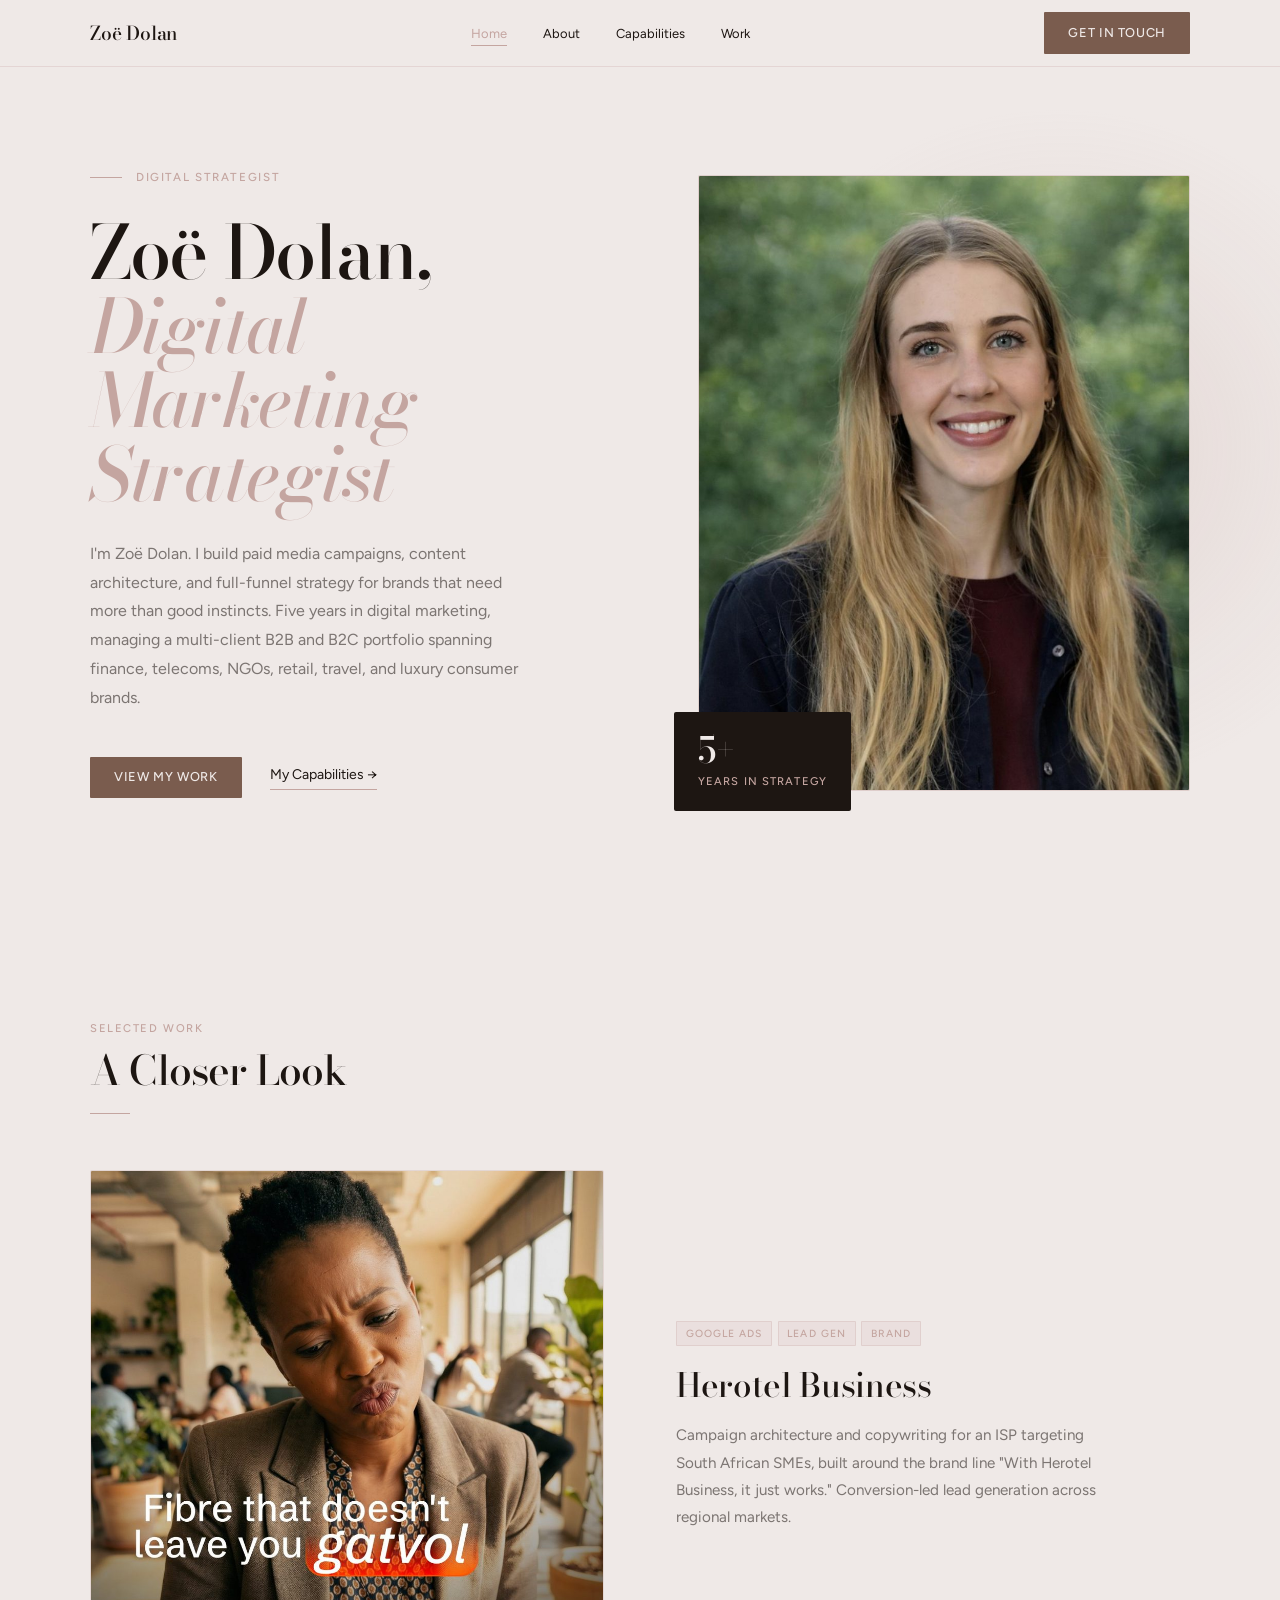
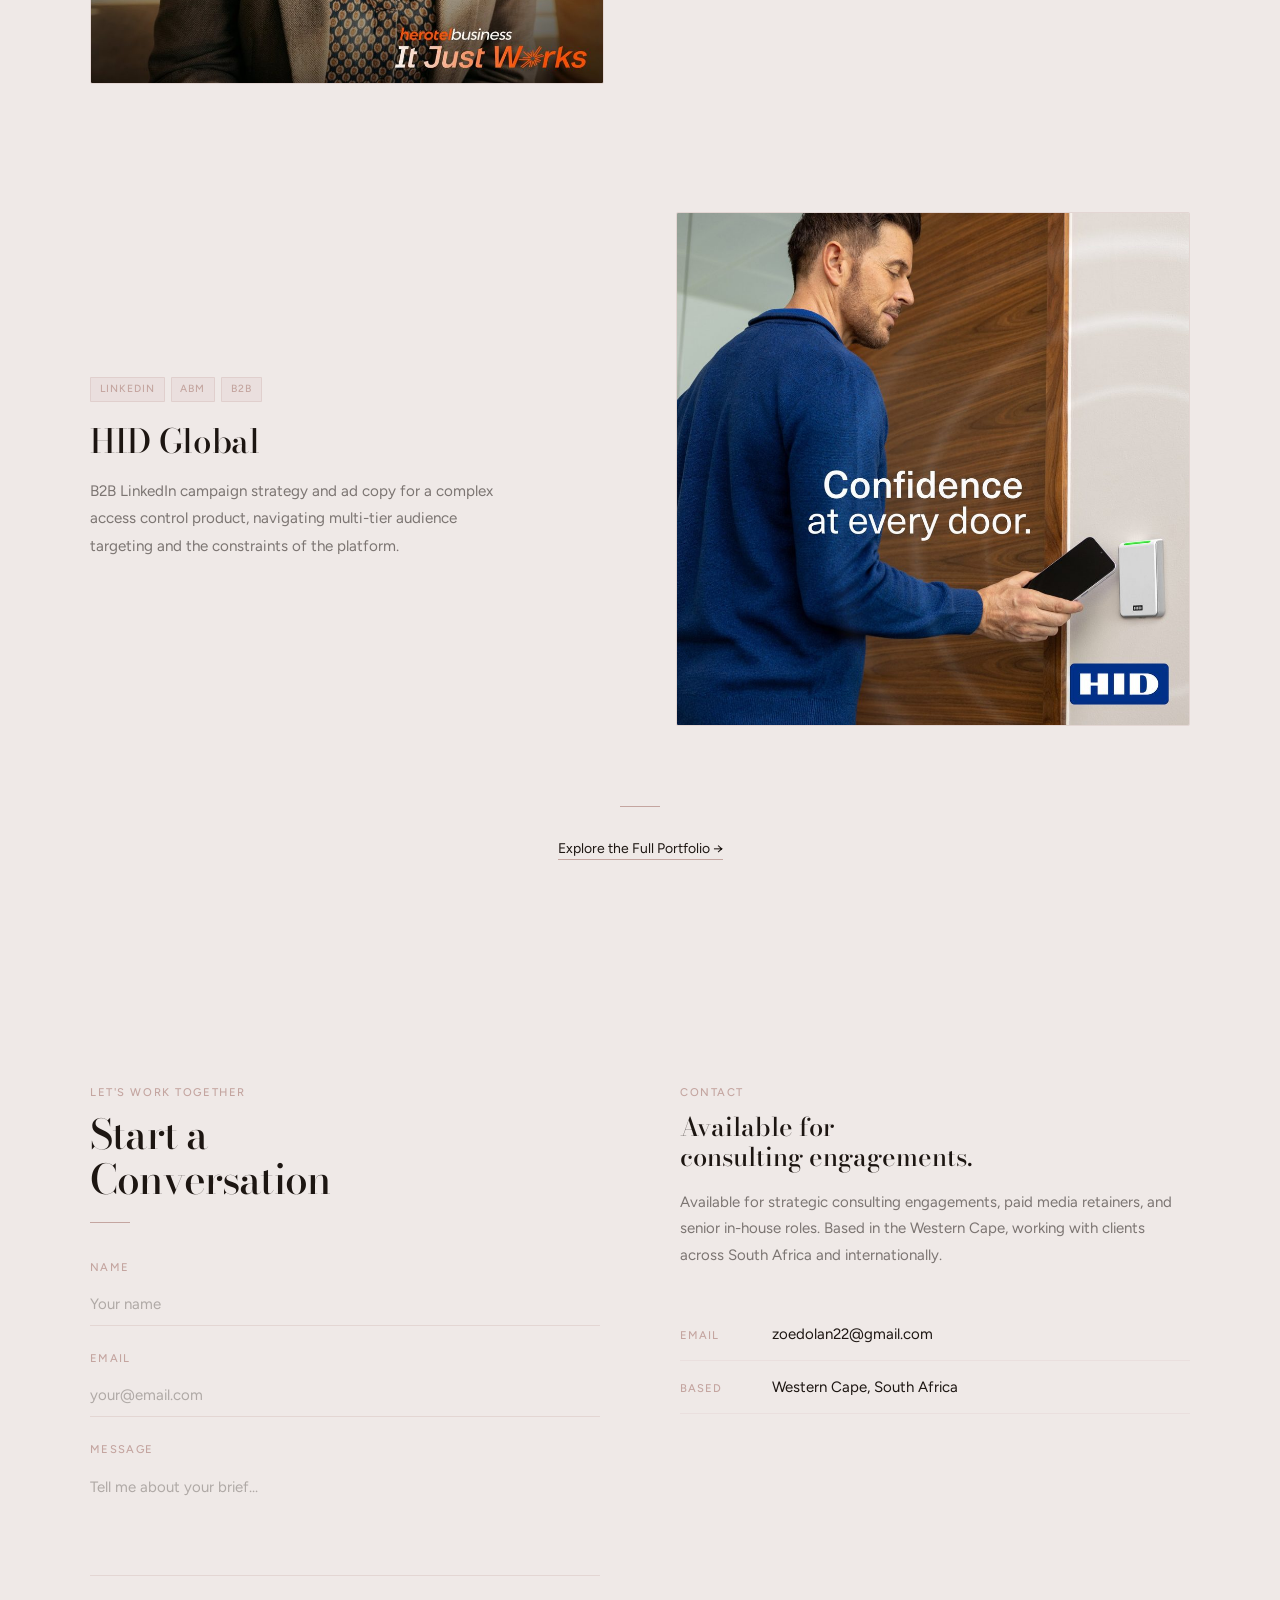
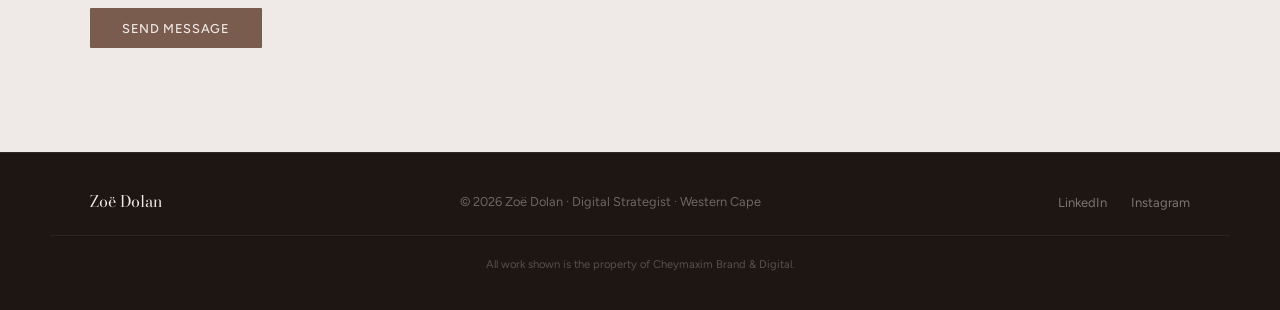
==== index.html @ 79359831 "Move stats above mobile photo on About page so counter animation is visible on load" ====
<!DOCTYPE html>
<html lang="en">
<head>
  <meta charset="UTF-8">
  <meta name="viewport" content="width=device-width, initial-scale=1.0">
  <title>Zoë Dolan — Digital Marketing Strategist</title>
  <meta name="description" content="Zoë Dolan is a Digital Marketing Strategist based in the Western Cape, South Africa. Five years building paid media, content, and full-funnel digital strategy for brands across finance, telecoms, NGOs, retail, travel, and luxury consumer sectors.">
  <link rel="preconnect" href="https://fonts.googleapis.com">
  <link rel="preconnect" href="https://fonts.gstatic.com" crossorigin>
  <link href="https://fonts.googleapis.com/css2?family=Bodoni+Moda:ital,opsz,wght@0,6..96,400;0,6..96,500;0,6..96,700;1,6..96,400;1,6..96,500;1,6..96,700&family=Figtree:wght@300;400;500;600&display=swap" rel="stylesheet">
  <link rel="stylesheet" href="styles.css?v=10">
</head>
<body>

  <!-- ── NAVIGATION ───────────────────────────────────── -->
  <nav class="nav" id="site-nav" aria-label="Main navigation">
    <div class="nav-inner">
      <a href="index.html" class="nav-logo">Zoë Dolan</a>
      <ul class="nav-links" role="list">
        <li><a href="index.html" class="active">Home</a></li>
        <li><a href="about.html">About</a></li>
        <li><a href="capabilities.html">Capabilities</a></li>
        <li><a href="work.html">Work</a></li>
      </ul>
      <div class="nav-right">
        <a href="index.html#contact" class="btn">Get in Touch</a>
        <button class="nav-toggle" aria-label="Toggle menu" aria-expanded="false">
          <span></span><span></span><span></span>
        </button>
      </div>
    </div>
  </nav>

  <!-- ── HERO ─────────────────────────────────────────── -->
  <section class="hero" aria-label="Introduction">
    <div class="hero-orb" aria-hidden="true"></div>
    <div class="hero-inner">

      <div class="hero-content">
        <div class="hero-eyebrow">
          <span class="eyebrow-text">Digital Strategist</span>
        </div>
        <div class="hero-top-row">
          <h1 class="hero-headline">
            Zoë Dolan,<br><em>Digital Marketing Strategist</em>
          </h1>
          <div class="hero-photo-mobile">
            <img src="images/zoe-hero.jpg" alt="Zoë Dolan">
          </div>
        </div>
        <p class="hero-bio">
          I'm Zoë Dolan. I build paid media campaigns, content architecture, and full-funnel strategy for brands that need more than good instincts. Five years in digital marketing, managing a multi-client B2B and B2C portfolio spanning finance, telecoms, NGOs, retail, travel, and luxury consumer brands.
        </p>
        <div class="hero-actions">
          <a href="work.html" class="btn">View My Work</a>
          <a href="capabilities.html" class="hero-text-link">My Capabilities <span class="arrow">→</span></a>
        </div>
      </div>

      <div class="hero-visual">
        <div class="hero-photo">
          <img src="images/zoe-hero.jpg" alt="Zoë Dolan">
        </div>
        <div class="hero-chip">
          <div class="hero-chip-num">5+</div>
          <div class="hero-chip-label">Years in Strategy</div>
        </div>
      </div>

    </div>
  </section>

  <!-- ── FEATURED WORK ────────────────────────────────── -->
  <section class="featured-work" aria-label="Featured Work">
    <div class="featured-work-inner">

      <div class="section-header reveal">
        <span class="section-eyebrow">Selected Work</span>
        <h2 class="section-title">A Closer Look</h2>
        <div class="section-rule"></div>
      </div>

      <article class="featured-block reveal">
        <a href="work.html" class="featured-img-wrap" aria-label="View Herotel Business in Work">
          <img src="images/herotel-business.jpg" alt="Herotel Business campaign creative — Fibre that doesn't leave you gatvol">
        </a>
        <div class="featured-text">
          <div class="work-tags">
            <span class="tag">Google Ads</span>
            <span class="tag">Lead Gen</span>
            <span class="tag">Brand</span>
          </div>
          <h3 class="featured-title">Herotel Business</h3>
          <p class="featured-desc">Campaign architecture and copywriting for an ISP targeting South African SMEs, built around the brand line "With Herotel Business, it just works." Conversion-led lead generation across regional markets.</p>
        </div>
      </article>

      <article class="featured-block reverse reveal">
        <a href="work.html" class="featured-img-wrap" aria-label="View HID Global in Work">
          <img src="images/hid-global.jpg" alt="HID Global campaign creative — Confidence at every door">
        </a>
        <div class="featured-text">
          <div class="work-tags">
            <span class="tag">LinkedIn</span>
            <span class="tag">ABM</span>
            <span class="tag">B2B</span>
          </div>
          <h3 class="featured-title">HID Global</h3>
          <p class="featured-desc">B2B LinkedIn campaign strategy and ad copy for a complex access control product, navigating multi-tier audience targeting and the constraints of the platform.</p>
        </div>
      </article>

      <div class="featured-cta reveal">
        <div class="section-rule"></div>
        <a href="work.html" class="hero-text-link">Explore the Full Portfolio <span class="arrow">→</span></a>
      </div>

    </div>
  </section>

  <!-- ── CONTACT ────────────────────────────────────────── -->
  <section class="section" id="contact" aria-label="Contact">
    <div class="contact-inner">

      <div class="reveal">
        <span class="section-eyebrow">Let's Work Together</span>
        <h2 class="section-title" style="margin: 0.5rem 0 0.5rem;">Start a<br>Conversation</h2>
        <div class="section-rule" style="margin-bottom: 2.25rem;"></div>
        <form class="contact-form" action="https://formsubmit.co/zoedolan22@gmail.com" method="POST">
          <input type="hidden" name="_subject" value="New enquiry — zoedolan22.github.io">
          <input type="hidden" name="_template" value="table">
          <input type="hidden" name="_captcha" value="false">
          <div class="form-group">
            <label class="form-label" for="name">Name</label>
            <input id="name" name="name" type="text" class="form-field" placeholder="Your name" required>
          </div>
          <div class="form-group">
            <label class="form-label" for="email">Email</label>
            <input id="email" name="_replyto" type="email" class="form-field" placeholder="your@email.com" required>
          </div>
          <div class="form-group">
            <label class="form-label" for="message">Message</label>
            <textarea id="message" name="message" class="form-field" placeholder="Tell me about your brief..." required></textarea>
          </div>
          <button type="submit" class="btn" style="margin-top: 0.5rem; align-self: flex-start; padding: 0.8rem 2rem;">Send Message</button>
        </form>
      </div>

      <div class="reveal reveal-delay-1">
        <span class="section-eyebrow">Contact</span>
        <h3 class="contact-info-headline">Available for<br>consulting engagements.</h3>
        <p class="contact-info-body">Available for strategic consulting engagements, paid media retainers, and senior in-house roles. Based in the Western Cape, working with clients across South Africa and internationally.</p>
        <div class="contact-detail">
          <span class="detail-label">Email</span>
          <span class="detail-value">zoedolan22@gmail.com</span>
        </div>
        <div class="contact-detail">
          <span class="detail-label">Based</span>
          <span class="detail-value">Western Cape, South Africa</span>
        </div>
      </div>

    </div>
  </section>

  <!-- ── FOOTER ─────────────────────────────────────────── -->
  <footer class="footer">
    <div class="footer-inner">
      <span class="footer-name">Zoë Dolan</span>
      <span class="footer-copy">© 2026 Zoë Dolan · Digital Strategist · Western Cape</span>
      <ul class="footer-links" role="list">
        <li><a href="https://www.linkedin.com/in/zoedolan/" target="_blank" rel="noopener">LinkedIn</a></li>
        <li><a href="https://www.instagram.com/zo.dolan/" target="_blank" rel="noopener">Instagram</a></li>
      </ul>
    </div>
    <div class="footer-credit">All work shown is the property of Cheymaxim Brand &amp; Digital.</div>
  </footer>

  <!-- ── SCROLL REVEAL ──────────────────────────────────── -->
  <script>
    const revealEls = document.querySelectorAll('.reveal');
    const obs = new IntersectionObserver((entries) => {
      entries.forEach(e => {
        if (e.isIntersecting) {
          e.target.classList.add('visible');
          obs.unobserve(e.target);
        }
      });
    }, { threshold: 0.08, rootMargin: '0px 0px -30px 0px' });
    revealEls.forEach(el => obs.observe(el));

    // Mobile nav dropdown toggle
    const siteNav = document.getElementById('site-nav');
    const navToggle = siteNav.querySelector('.nav-toggle');
    navToggle.addEventListener('click', () => {
      const isOpen = siteNav.classList.toggle('menu-open');
      navToggle.setAttribute('aria-expanded', isOpen ? 'true' : 'false');
    });
    siteNav.querySelectorAll('.nav-links a').forEach(link => {
      link.addEventListener('click', () => {
        siteNav.classList.remove('menu-open');
        navToggle.setAttribute('aria-expanded', 'false');
      });
    });
    document.addEventListener('keydown', (e) => {
      if (e.key === 'Escape') {
        siteNav.classList.remove('menu-open');
        navToggle.setAttribute('aria-expanded', 'false');
      }
    });
    document.addEventListener('click', (e) => {
      if (siteNav.classList.contains('menu-open') && !siteNav.contains(e.target)) {
        siteNav.classList.remove('menu-open');
        navToggle.setAttribute('aria-expanded', 'false');
      }
    });
  </script>

</body>
</html>
---- styles.css ----
/* ── TOKENS ──────────────────────────────────────────── */
:root {
  --linen:       #EFE9E7;
  --ink:         #1D1612;
  --rose:        #C4A5A0;
  --cognac:      #7A5C4E;
  --rose-faint:  rgba(196,165,160,0.13);
  --rose-line:   rgba(196,165,160,0.28);
  --ink-muted:   rgba(29,22,18,0.55);
  --linen-muted: rgba(239,233,231,0.55);
  --f-display:   'Bodoni Moda', Georgia, serif;
  --f-body:      'Figtree', system-ui, sans-serif;
}

/* ── RESET ───────────────────────────────────────────── */
*, *::before, *::after { box-sizing: border-box; margin: 0; padding: 0; }
html { scroll-behavior: smooth; }
body {
  background: var(--linen);
  color: var(--ink);
  font-family: var(--f-body);
  font-size: 16px;
  line-height: 1.6;
  -webkit-font-smoothing: antialiased;
  animation: page-fade-in 0.5s ease both;
}
@keyframes page-fade-in {
  from { opacity: 0; }
  to { opacity: 1; }
}
@media (prefers-reduced-motion: reduce) {
  body { animation: none; }
}
a { text-decoration: none; color: inherit; }
img { display: block; max-width: 100%; }
ul { list-style: none; }

/* ── NAV ─────────────────────────────────────────────── */
.nav {
  position: fixed;
  inset: 0 0 auto 0;
  z-index: 200;
  background: rgba(239,233,231,0.88);
  backdrop-filter: blur(14px);
  -webkit-backdrop-filter: blur(14px);
  border-bottom: 1px solid var(--rose-line);
}
.nav-inner {
  max-width: 1180px;
  margin: 0 auto;
  padding: 0 2.5rem;
  height: 66px;
  display: flex;
  align-items: center;
  justify-content: space-between;
}
.nav-logo {
  font-family: var(--f-display);
  font-size: 1.2rem;
  font-weight: 500;
  letter-spacing: -0.01em;
  color: var(--ink);
}
.nav-links {
  display: flex;
  align-items: center;
  gap: 2.25rem;
}
.nav-links a {
  font-size: 0.8125rem;
  font-weight: 400;
  color: var(--ink);
  padding-bottom: 4px;
  border-bottom: 1px solid transparent;
  transition: color 0.2s, border-color 0.2s;
}
.nav-links a:hover { color: var(--cognac); }
.nav-links a.active {
  color: var(--rose);
  border-bottom-color: var(--rose);
}

.nav-right {
  display: flex;
  align-items: center;
  gap: 1.25rem;
}
.nav-toggle {
  display: none;
  flex-direction: column;
  justify-content: space-between;
  width: 22px;
  height: 15px;
  background: none;
  border: none;
  padding: 0;
  cursor: pointer;
  position: relative;
  z-index: 210;
}
.nav-toggle span {
  display: block;
  width: 100%;
  height: 1.5px;
  background: var(--ink);
  transform-origin: center;
  transition: transform 0.3s ease, opacity 0.25s ease;
}
.nav.menu-open .nav-toggle span:nth-child(1) { transform: translateY(6.5px) rotate(45deg); }
.nav.menu-open .nav-toggle span:nth-child(2) { opacity: 0; }
.nav.menu-open .nav-toggle span:nth-child(3) { transform: translateY(-6.5px) rotate(-45deg); }

/* ── BUTTON ──────────────────────────────────────────── */
.btn {
  display: inline-flex;
  align-items: center;
  gap: 0.4rem;
  background: var(--cognac);
  color: var(--linen);
  font-family: var(--f-body);
  font-size: 0.8rem;
  font-weight: 500;
  letter-spacing: 0.05em;
  text-transform: uppercase;
  padding: 0.65rem 1.5rem;
  border: none;
  cursor: pointer;
  border-radius: 1px;
  transition: background 0.2s, transform 0.15s;
}
.btn:hover {
  background: #6a4e42;
  transform: translateY(-1px);
}

/* ── HERO ────────────────────────────────────────────── */
.hero {
  min-height: 100vh;
  padding-top: 66px;
  display: flex;
  align-items: center;
  position: relative;
  overflow: hidden;
}
/* Signature: ambient rose orb — one atmospheric moment */
.hero-orb {
  position: absolute;
  width: 680px;
  height: 680px;
  border-radius: 50%;
  background: radial-gradient(circle at 50% 50%, rgba(196,165,160,0.26) 0%, rgba(196,165,160,0.06) 50%, transparent 72%);
  top: 50%;
  right: -120px;
  transform: translateY(-50%);
  pointer-events: none;
  animation: orb-drift 22s ease-in-out infinite;
}
@keyframes orb-drift {
  0%   { transform: translateY(-50%) translateX(0) scale(1); }
  50%  { transform: translateY(-53%) translateX(-18px) scale(1.04); }
  100% { transform: translateY(-50%) translateX(0) scale(1); }
}
@media (prefers-reduced-motion: reduce) {
  .hero-orb { animation: none; }
}
.hero-inner {
  max-width: 1180px;
  margin: 0 auto;
  padding: 5rem 2.5rem;
  display: grid;
  grid-template-columns: 1.05fr 0.95fr;
  gap: 4rem;
  align-items: center;
  position: relative;
}
.hero-eyebrow {
  display: flex;
  align-items: center;
  gap: 0.875rem;
  margin-bottom: 1.75rem;
}
.hero-eyebrow::before {
  content: '';
  display: block;
  width: 2rem;
  height: 1px;
  background: var(--rose);
  flex-shrink: 0;
}
.eyebrow-text {
  font-size: 0.725rem;
  font-weight: 500;
  letter-spacing: 0.14em;
  text-transform: uppercase;
  color: var(--rose);
}
.hero-headline {
  font-family: var(--f-display);
  font-size: clamp(3.4rem, 5.8vw, 6rem);
  font-weight: 500;
  line-height: 1.0;
  letter-spacing: -0.025em;
  color: var(--ink);
  margin-bottom: 1.75rem;
}
.hero-headline em {
  font-style: italic;
  color: var(--rose);
}
.hero-bio {
  font-size: 1rem;
  line-height: 1.8;
  color: var(--ink-muted);
  max-width: 430px;
  margin-bottom: 2.75rem;
}
.hero-actions {
  display: flex;
  align-items: center;
  gap: 1.75rem;
  flex-wrap: wrap;
}
.hero-text-link {
  font-size: 0.875rem;
  color: var(--ink);
  border-bottom: 1px solid var(--rose);
  padding-bottom: 2px;
  transition: color 0.2s, border-color 0.2s;
}
.hero-text-link:hover { color: var(--cognac); border-color: var(--cognac); }
.hero-text-link .arrow,
.work-card-link .arrow {
  display: inline-block;
  transition: transform 0.25s ease;
}
.hero-text-link:hover .arrow,
.work-card:hover .work-card-link .arrow {
  transform: translateX(4px);
}

/* Photo side */
.hero-visual { position: relative; }
.hero-photo {
  width: 100%;
  aspect-ratio: 4/5;
  background: linear-gradient(155deg, rgba(196,165,160,0.16) 0%, rgba(122,92,78,0.07) 100%);
  border: 1px solid var(--rose-line);
  border-radius: 2px;
  display: flex;
  align-items: center;
  justify-content: center;
  overflow: hidden;
}
.hero-photo img {
  width: 100%;
  height: 100%;
  object-fit: cover;
  object-position: center top;
  display: block;
}
.hero-chip {
  position: absolute;
  bottom: -1.25rem;
  left: -1.5rem;
  background: var(--ink);
  padding: 1.25rem 1.5rem;
  border-radius: 2px;
}
.hero-chip-num {
  font-family: var(--f-display);
  font-size: 2.25rem;
  font-weight: 500;
  line-height: 1;
  color: var(--linen);
}
.hero-chip-label {
  font-size: 0.7rem;
  font-weight: 500;
  letter-spacing: 0.1em;
  text-transform: uppercase;
  color: var(--rose);
  margin-top: 0.3rem;
}

/* ── MOBILE INLINE PORTRAIT (alongside headline) ─────── */
.hero-top-row,
.about-top-row {
  display: block;
}
.hero-photo-mobile,
.about-photo-mobile {
  display: none;
  width: clamp(95px, 26vw, 130px);
  aspect-ratio: 1/1;
  border-radius: 50%;
  overflow: hidden;
  border: 1px solid var(--rose-line);
  flex-shrink: 0;
  margin-right: 1.5rem;
}
.hero-photo-mobile img,
.about-photo-mobile img {
  width: 100%;
  height: 100%;
  object-fit: cover;
  object-position: center top;
  display: block;
}

/* ── SHARED SECTION SCAFFOLDING ──────────────────────── */
.section { padding: 6.5rem 0; }
.section-inner {
  max-width: 1180px;
  margin: 0 auto;
  padding: 0 2.5rem;
}
.section-header { margin-bottom: 3.5rem; }
.section-eyebrow {
  font-size: 0.7rem;
  font-weight: 500;
  letter-spacing: 0.14em;
  text-transform: uppercase;
  color: var(--rose);
  display: block;
  margin-bottom: 0.6rem;
}
.section-title {
  font-family: var(--f-display);
  font-size: clamp(2rem, 3.2vw, 2.75rem);
  font-weight: 500;
  line-height: 1.1;
  color: var(--ink);
  letter-spacing: -0.02em;
}
.section-rule {
  width: 2.5rem;
  height: 1px;
  background: var(--rose);
  margin-top: 1.25rem;
  transform: scaleX(0);
  transform-origin: left;
  transition: transform 0.8s cubic-bezier(0.22, 1, 0.36, 1) 0.15s;
}
.reveal.visible .section-rule {
  transform: scaleX(1);
}
@media (prefers-reduced-motion: reduce) {
  .section-rule { transform: scaleX(1); transition: none; }
}

/* ── CAPABILITIES ────────────────────────────────────── */
/* Flush grid separated only by 1px lines — editorial, briefing-doc feel */
.cap-grid {
  display: grid;
  grid-template-columns: repeat(3, 1fr);
  outline: 1px solid var(--rose-line);
}
.cap-cell {
  padding: 2.25rem 2rem;
  border-right: 1px solid var(--rose-line);
  border-bottom: 1px solid var(--rose-line);
  transition: background 0.3s;
}
.cap-cell:nth-child(3n) { border-right: none; }
.cap-cell:nth-last-child(-n+3) { border-bottom: none; }
.cap-cell:hover { background: rgba(196,165,160,0.07); }
.cap-index {
  font-family: var(--f-display);
  font-style: italic;
  font-size: 0.8125rem;
  color: var(--rose);
  margin-bottom: 1rem;
  display: block;
}
.cap-title {
  font-family: var(--f-display);
  font-size: 1.15rem;
  font-weight: 500;
  color: var(--ink);
  line-height: 1.2;
  margin-bottom: 0.75rem;
}
.cap-desc {
  font-size: 0.875rem;
  color: var(--ink-muted);
  line-height: 1.7;
}

/* ── FEATURED WORK (home page highlight) ─────────────── */
.featured-work {
  padding: 7.5rem 0;
}
.featured-work-inner {
  max-width: 1180px;
  margin: 0 auto;
  padding: 0 2.5rem;
}
.featured-block {
  display: grid;
  grid-template-columns: 1fr 1fr;
  gap: 4.5rem;
  align-items: center;
  margin-bottom: 8rem;
}
.featured-block:last-of-type {
  margin-bottom: 5rem;
}
.featured-block.reverse .featured-img-wrap {
  order: 2;
}
.featured-block.reverse .featured-text {
  order: 1;
}
.featured-img-wrap {
  display: block;
  width: 100%;
  aspect-ratio: 1/1;
  border-radius: 2px;
  overflow: hidden;
  border: 1px solid var(--rose-line);
  cursor: pointer;
}
.featured-img-wrap img {
  width: 100%;
  height: 100%;
  object-fit: cover;
  object-position: center;
  display: block;
  transition: transform 0.6s ease;
}
.featured-block:hover .featured-img-wrap img {
  transform: scale(1.035);
}
.featured-text .work-tags { margin-bottom: 1.25rem; }
.featured-title {
  font-family: var(--f-display);
  font-size: clamp(1.8rem, 2.6vw, 2.35rem);
  font-weight: 500;
  color: var(--ink);
  line-height: 1.15;
  margin-bottom: 1.1rem;
  letter-spacing: -0.01em;
}
.featured-desc {
  font-size: 0.95rem;
  color: var(--ink-muted);
  line-height: 1.8;
  max-width: 420px;
}
.featured-cta {
  text-align: center;
}
.featured-cta .section-rule {
  margin: 0 auto 1.75rem;
  transform-origin: center;
}


.section--tinted { background: rgba(196,165,160,0.07); }
.work-grid {
  display: grid;
  grid-template-columns: repeat(3, 1fr);
  gap: 1.5rem;
}
.work-card {
  background: var(--linen);
  border: 1px solid var(--rose-line);
  border-radius: 2px;
  overflow: hidden;
  display: flex;
  flex-direction: column;
  transition: transform 0.25s ease, box-shadow 0.25s ease;
}
.work-card:hover {
  transform: translateY(-5px);
  box-shadow: 0 18px 48px rgba(29,22,18,0.07);
}
.work-card-img {
  width: 100%;
  aspect-ratio: 1/1;
  background: linear-gradient(140deg, rgba(196,165,160,0.18) 0%, rgba(122,92,78,0.09) 100%);
  display: flex;
  align-items: center;
  justify-content: center;
  flex-shrink: 0;
  overflow: hidden;
}
.work-card-img img {
  width: 100%;
  height: 100%;
  object-fit: cover;
  object-position: center;
  display: block;
  transition: transform 0.5s ease;
}
.work-card:hover .work-card-img img {
  transform: scale(1.04);
}
.work-card-img span {
  font-family: var(--f-display);
  font-style: italic;
  font-size: 0.8rem;
  color: var(--rose);
  opacity: 0.5;
}
.work-card-body {
  padding: 1.5rem 1.5rem 1.75rem;
  display: flex;
  flex-direction: column;
  flex: 1;
}
.work-tags {
  display: flex;
  flex-wrap: wrap;
  gap: 0.35rem;
  margin-bottom: 0.875rem;
}
.tag {
  font-size: 0.65rem;
  font-weight: 500;
  letter-spacing: 0.1em;
  text-transform: uppercase;
  color: var(--rose);
  background: var(--rose-faint);
  border: 1px solid var(--rose-line);
  padding: 0.2rem 0.55rem;
  border-radius: 1px;
}
.work-card-title {
  font-family: var(--f-display);
  font-size: 1.2rem;
  font-weight: 500;
  color: var(--ink);
  margin-bottom: 0.5rem;
  line-height: 1.2;
}
.work-card-desc {
  font-size: 0.875rem;
  color: var(--ink-muted);
  line-height: 1.65;
  flex: 1;
  margin-bottom: 1.25rem;
}
.work-card-link {
  font-size: 0.8125rem;
  font-weight: 500;
  color: var(--cognac);
  letter-spacing: 0.03em;
  display: inline-flex;
  align-items: center;
  gap: 0.35rem;
  transition: gap 0.2s;
  align-self: flex-start;
}
.work-card:hover .work-card-link { gap: 0.65rem; }

/* ── ABOUT (dark section) ────────────────────────────── */
.about {
  background: var(--ink);
  padding: 6.5rem 0;
}
.about-inner {
  max-width: 1180px;
  margin: 0 auto;
  padding: 0 2.5rem;
  display: grid;
  grid-template-columns: 1fr 1fr;
  gap: 5rem;
  align-items: center;
}
.about .section-eyebrow { color: var(--rose); }
.about-headline {
  font-family: var(--f-display);
  font-size: clamp(1.9rem, 2.8vw, 2.6rem);
  font-weight: 400;
  line-height: 1.15;
  color: var(--linen);
  margin: 0.6rem 0 1.5rem;
}
.about-headline em { font-style: italic; color: var(--rose); }
.about-body {
  font-size: 0.9375rem;
  color: var(--linen-muted);
  line-height: 1.8;
  margin-bottom: 1rem;
}
.about-stats {
  display: grid;
  grid-template-columns: 1fr 1fr;
  gap: 1.5rem 2rem;
  margin-top: 2.5rem;
  padding-top: 2rem;
  border-top: 1px solid rgba(196,165,160,0.18);
}
.stat-num {
  font-family: var(--f-display);
  font-size: 2.25rem;
  font-weight: 500;
  color: var(--linen);
  line-height: 1;
}
.stat-label {
  font-size: 0.7rem;
  font-weight: 500;
  letter-spacing: 0.1em;
  text-transform: uppercase;
  color: var(--rose);
  margin-top: 0.35rem;
}
.about-photo {
  width: 100%;
  aspect-ratio: 3/4;
  background: rgba(196,165,160,0.07);
  border: 1px solid rgba(196,165,160,0.15);
  border-radius: 2px;
  display: flex;
  align-items: center;
  justify-content: center;
  overflow: hidden;
}
.about-photo img {
  width: 100%;
  height: 100%;
  object-fit: cover;
  object-position: center top;
  display: block;
}
.about-mobile-side { display: none; }

/* ── CONTACT ─────────────────────────────────────────── */
.contact-inner {
  max-width: 1180px;
  margin: 0 auto;
  padding: 0 2.5rem;
  display: grid;
  grid-template-columns: 1fr 1fr;
  gap: 5rem;
}
.contact-form {
  display: flex;
  flex-direction: column;
  gap: 1.5rem;
}
.form-group { display: flex; flex-direction: column; gap: 0.4rem; }
.form-label {
  font-size: 0.7rem;
  font-weight: 500;
  letter-spacing: 0.12em;
  text-transform: uppercase;
  color: var(--rose);
}
.form-field {
  background: transparent;
  border: none;
  border-bottom: 1px solid var(--rose-line);
  padding: 0.75rem 0;
  font-family: var(--f-body);
  font-size: 0.9375rem;
  color: var(--ink);
  outline: none;
  transition: border-color 0.2s;
  -webkit-appearance: none;
}
.form-field:focus { border-bottom-color: var(--cognac); }
.form-field::placeholder { color: rgba(29,22,18,0.3); }
textarea.form-field { resize: none; height: 110px; }

.contact-info-headline {
  font-family: var(--f-display);
  font-size: 1.6rem;
  font-weight: 500;
  color: var(--ink);
  line-height: 1.2;
  margin: 0.6rem 0 1rem;
}
.contact-info-body {
  font-size: 0.9375rem;
  color: var(--ink-muted);
  line-height: 1.75;
  margin-bottom: 2.5rem;
}
.contact-detail {
  display: flex;
  align-items: baseline;
  gap: 1.25rem;
  padding: 0.875rem 0;
  border-bottom: 1px solid var(--rose-faint);
}
.detail-label {
  font-size: 0.7rem;
  font-weight: 500;
  letter-spacing: 0.1em;
  text-transform: uppercase;
  color: var(--rose);
  width: 72px;
  flex-shrink: 0;
}
.detail-value {
  font-size: 0.9375rem;
  color: var(--ink);
}

/* ── FOOTER ──────────────────────────────────────────── */
.footer {
  background: var(--ink);
  border-top: 1px solid rgba(196,165,160,0.12);
  padding: 2.25rem 0;
}
.footer-inner {
  max-width: 1180px;
  margin: 0 auto;
  padding: 0 2.5rem;
  display: flex;
  align-items: center;
  justify-content: space-between;
}
.footer-name {
  font-family: var(--f-display);
  font-size: 1rem;
  color: var(--linen);
}
.footer-copy {
  font-size: 0.8rem;
  color: rgba(239,233,231,0.38);
}
.footer-links {
  display: flex;
  gap: 1.5rem;
}
.footer-links a {
  font-size: 0.8125rem;
  color: rgba(239,233,231,0.45);
  transition: color 0.2s;
}
.footer-links a:hover { color: var(--rose); }
.footer-credit {
  max-width: 1180px;
  margin: 1.25rem auto 0;
  padding: 1.25rem 2.5rem 0;
  border-top: 1px solid rgba(196,165,160,0.1);
  font-size: 0.7rem;
  color: rgba(239,233,231,0.28);
  text-align: center;
}

/* ── REVEAL ANIMATION ────────────────────────────────── */
.reveal {
  opacity: 0;
  transform: translateY(18px);
  transition: opacity 0.65s ease, transform 0.65s ease;
}
.reveal.visible { opacity: 1; transform: none; }
.reveal-delay-1 { transition-delay: 0.1s; }
.reveal-delay-2 { transition-delay: 0.2s; }

@media (prefers-reduced-motion: reduce) {
  .reveal { opacity: 1; transform: none; transition: none; }
}

/* ── RESPONSIVE ──────────────────────────────────────── */
@media (max-width: 960px) {
  .hero-inner { grid-template-columns: 1fr; }
  .hero-visual { display: none; }
  .hero-top-row {
    display: flex;
    align-items: flex-start;
    justify-content: space-between;
    gap: 1.25rem;
    margin-bottom: 1.75rem;
  }
  .hero-top-row .hero-headline {
    margin-bottom: 0;
    flex: 1;
  }
  .hero-photo-mobile { display: flex; }
  .cap-grid { grid-template-columns: repeat(2, 1fr); }
  .cap-cell:nth-child(3n) { border-right: 1px solid var(--rose-line); }
  .cap-cell:nth-child(2n) { border-right: none; }
  .cap-cell:nth-last-child(-n+3) { border-bottom: 1px solid var(--rose-line); }
  .cap-cell:nth-last-child(-n+2) { border-bottom: none; }
  .work-grid { grid-template-columns: repeat(2, 1fr); }
  .about-inner { grid-template-columns: 1fr; }
  .about-photo-wrap { display: none; }
  .about-top-row {
    display: flex;
    align-items: flex-start;
    justify-content: space-between;
    gap: 1.25rem;
    margin-bottom: 1.5rem;
  }
  .about-top-row .about-headline {
    margin: 0;
    flex: 1;
  }
  .about-photo-mobile { display: flex; }
  .about-mobile-side {
    display: flex;
    flex-direction: column;
    align-items: center;
    gap: 0.6rem;
    flex-shrink: 0;
  }
  .about-stats-mini {
    display: flex;
    gap: 0.75rem;
  }
  .stat-mini {
    font-family: var(--f-display);
    font-size: 1rem;
    font-weight: 500;
    color: var(--ink);
    text-align: center;
    line-height: 1.1;
    white-space: nowrap;
  }
  .stat-mini-label {
    display: block;
    font-family: var(--f-body);
    font-size: 0.55rem;
    font-weight: 500;
    letter-spacing: 0.07em;
    text-transform: uppercase;
    color: var(--rose);
    margin-top: 0.2rem;
  }
  .about-stats { display: none; }
  .contact-inner { grid-template-columns: 1fr; }
  .featured-work { padding: 4.5rem 0; }
  .featured-block {
    grid-template-columns: 1fr;
    gap: 1.75rem;
    margin-bottom: 4rem;
  }
  .featured-block.reverse .featured-img-wrap { order: 0; }
  .featured-block.reverse .featured-text { order: 0; }
  .featured-desc { max-width: none; }
}
@media (max-width: 600px) {
  .nav-toggle { display: flex; }
  .nav-links { display: none; }
  .nav.menu-open .nav-links {
    display: flex;
    flex-direction: column;
    align-items: stretch;
    gap: 0;
    position: fixed;
    top: 66px;
    left: 0;
    right: 0;
    background: rgba(239,233,231,0.97);
    backdrop-filter: blur(14px);
    -webkit-backdrop-filter: blur(14px);
    border-bottom: 1px solid var(--rose-line);
    padding: 0.25rem 0;
    z-index: 199;
    animation: dropdown-in 0.25s ease both;
  }
  .nav.menu-open .nav-links li {
    border-bottom: 1px solid var(--rose-faint);
  }
  .nav.menu-open .nav-links li:last-child { border-bottom: none; }
  .nav.menu-open .nav-links a {
    display: block;
    padding: 1rem 2.5rem;
    font-size: 0.95rem;
    border-bottom: none;
    border-left: 2px solid transparent;
  }
  .nav.menu-open .nav-links a.active {
    color: var(--rose);
    border-left-color: var(--rose);
    background: rgba(196,165,160,0.06);
  }
  @keyframes dropdown-in {
    from { opacity: 0; transform: translateY(-6px); }
    to { opacity: 1; transform: translateY(0); }
  }
  @media (prefers-reduced-motion: reduce) {
    .nav.menu-open .nav-links { animation: none; }
  }
  .cap-grid { grid-template-columns: 1fr; }
  .cap-cell:nth-child(n) { border-right: none; }
  .cap-cell:nth-last-child(1) { border-bottom: none; }
  .work-grid { grid-template-columns: 1fr; }
  .footer-inner { flex-direction: column; gap: 1rem; text-align: center; }
}
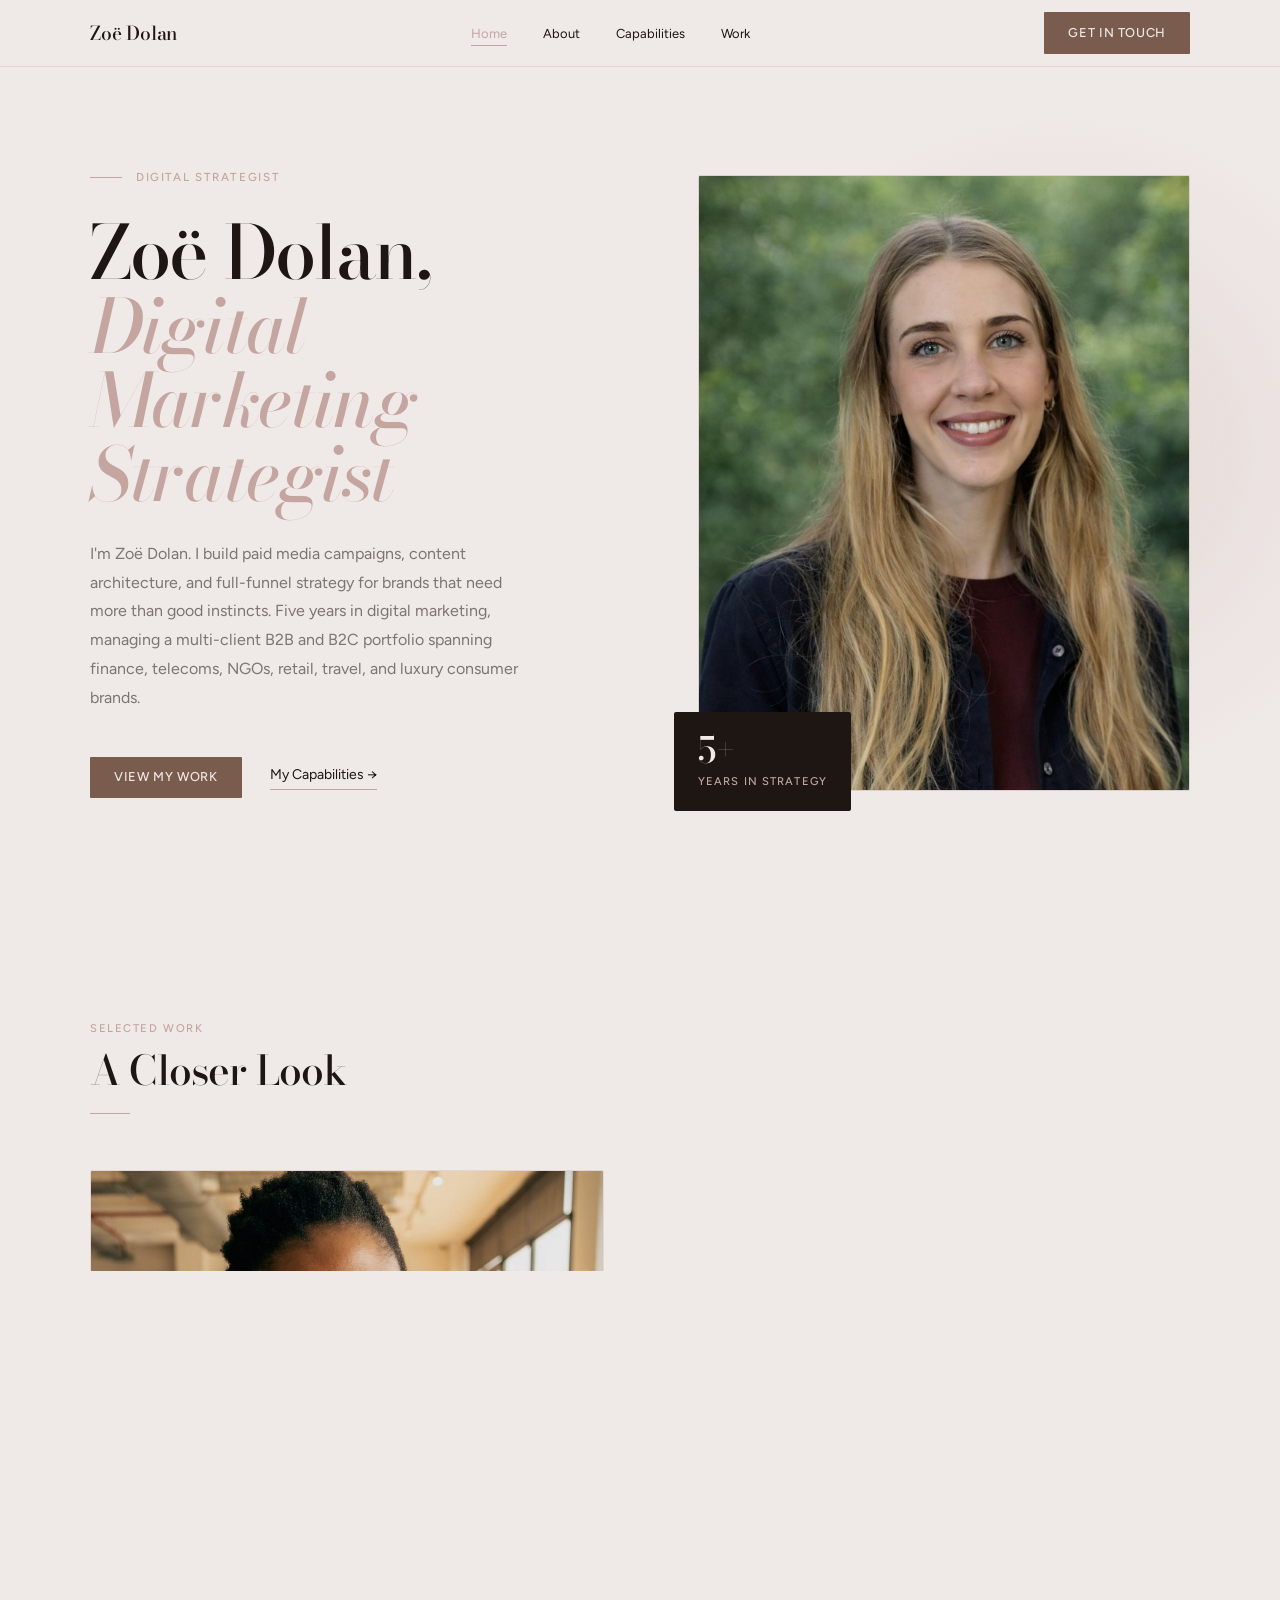
==== commit ba666bdc: "Make hero orb drift more visible" ====
--- a/index.html
+++ b/index.html
@@ -8,7 +8,7 @@
   <link rel="preconnect" href="https://fonts.googleapis.com">
   <link rel="preconnect" href="https://fonts.gstatic.com" crossorigin>
   <link href="https://fonts.googleapis.com/css2?family=Bodoni+Moda:ital,opsz,wght@0,6..96,400;0,6..96,500;0,6..96,700;1,6..96,400;1,6..96,500;1,6..96,700&family=Figtree:wght@300;400;500;600&display=swap" rel="stylesheet">
-  <link rel="stylesheet" href="styles.css?v=10">
+  <link rel="stylesheet" href="styles.css?v=11">
 </head>
 <body>
 
--- a/styles.css
+++ b/styles.css
@@ -153,11 +153,11 @@
   right: -120px;
   transform: translateY(-50%);
   pointer-events: none;
-  animation: orb-drift 22s ease-in-out infinite;
+  animation: orb-drift 16s ease-in-out infinite;
 }
 @keyframes orb-drift {
   0%   { transform: translateY(-50%) translateX(0) scale(1); }
-  50%  { transform: translateY(-53%) translateX(-18px) scale(1.04); }
+  50%  { transform: translateY(-58%) translateX(-45px) scale(1.12); }
   100% { transform: translateY(-50%) translateX(0) scale(1); }
 }
 @media (prefers-reduced-motion: reduce) {
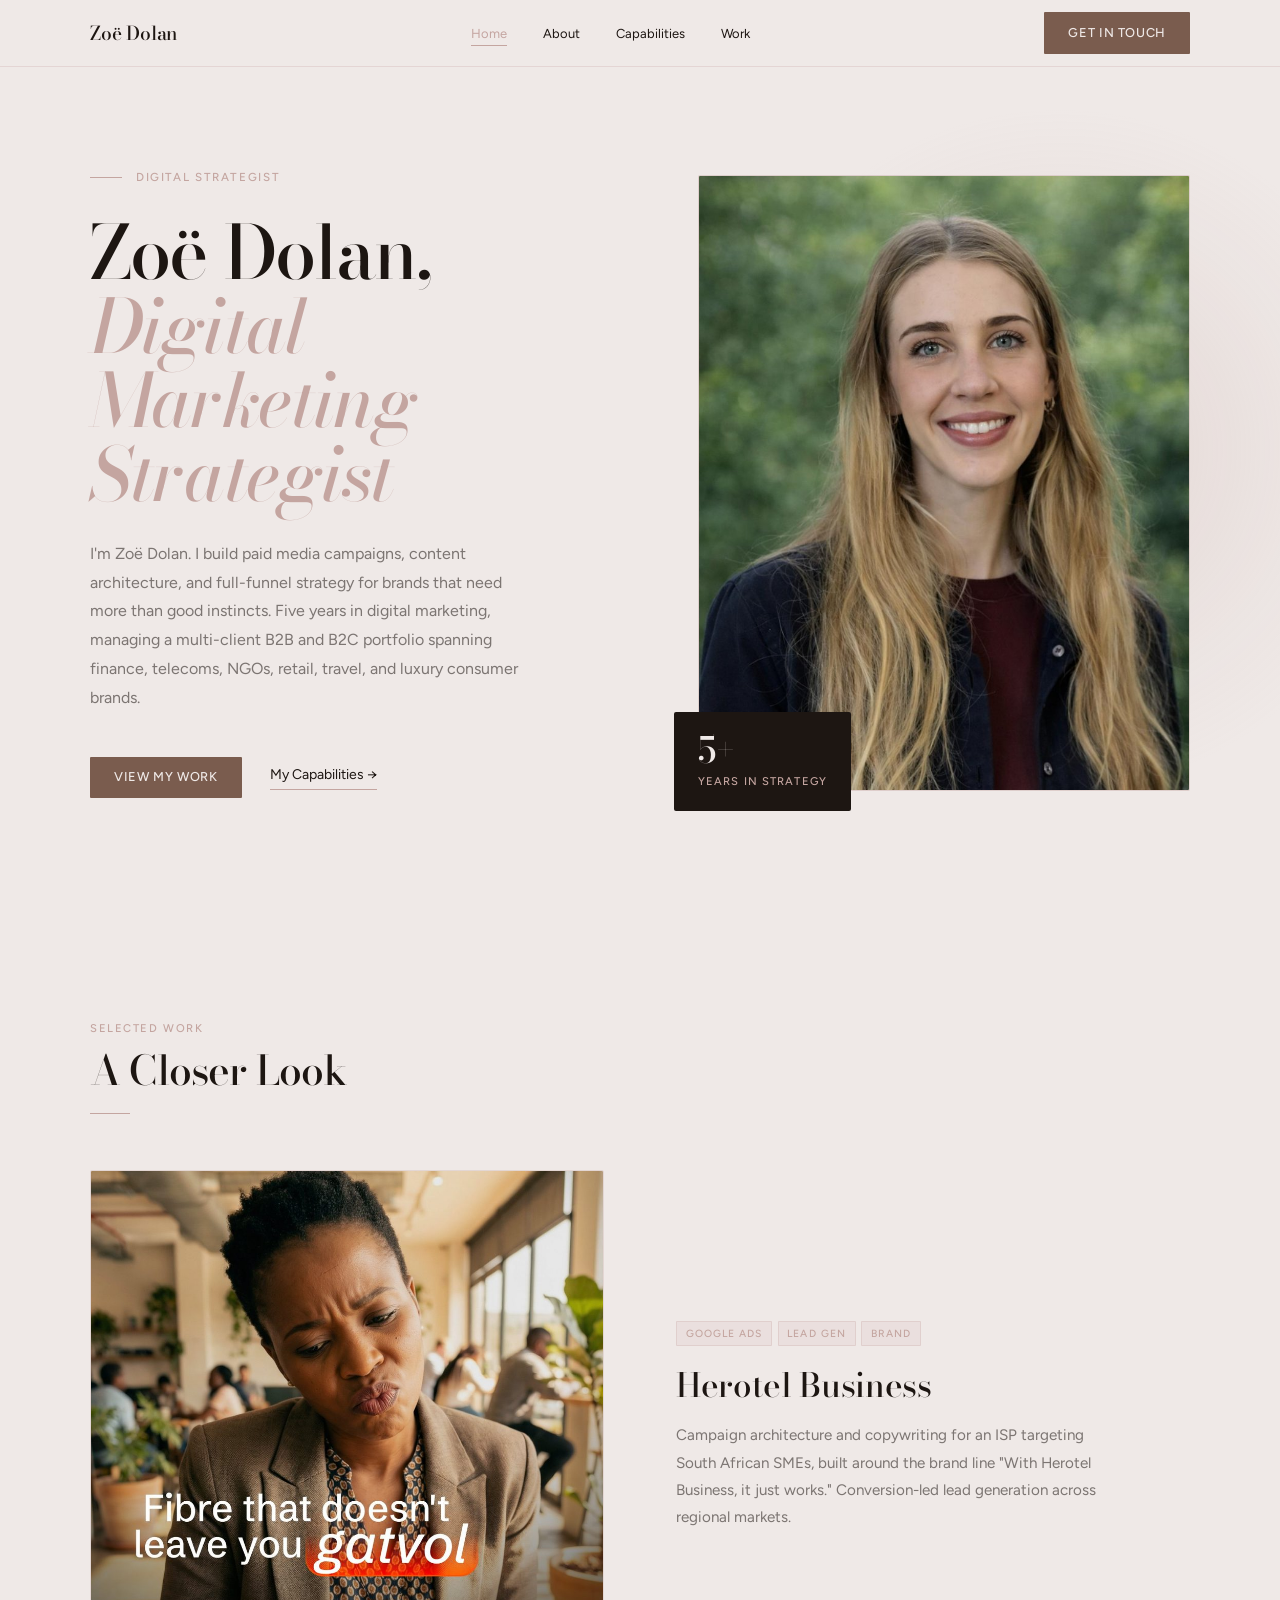
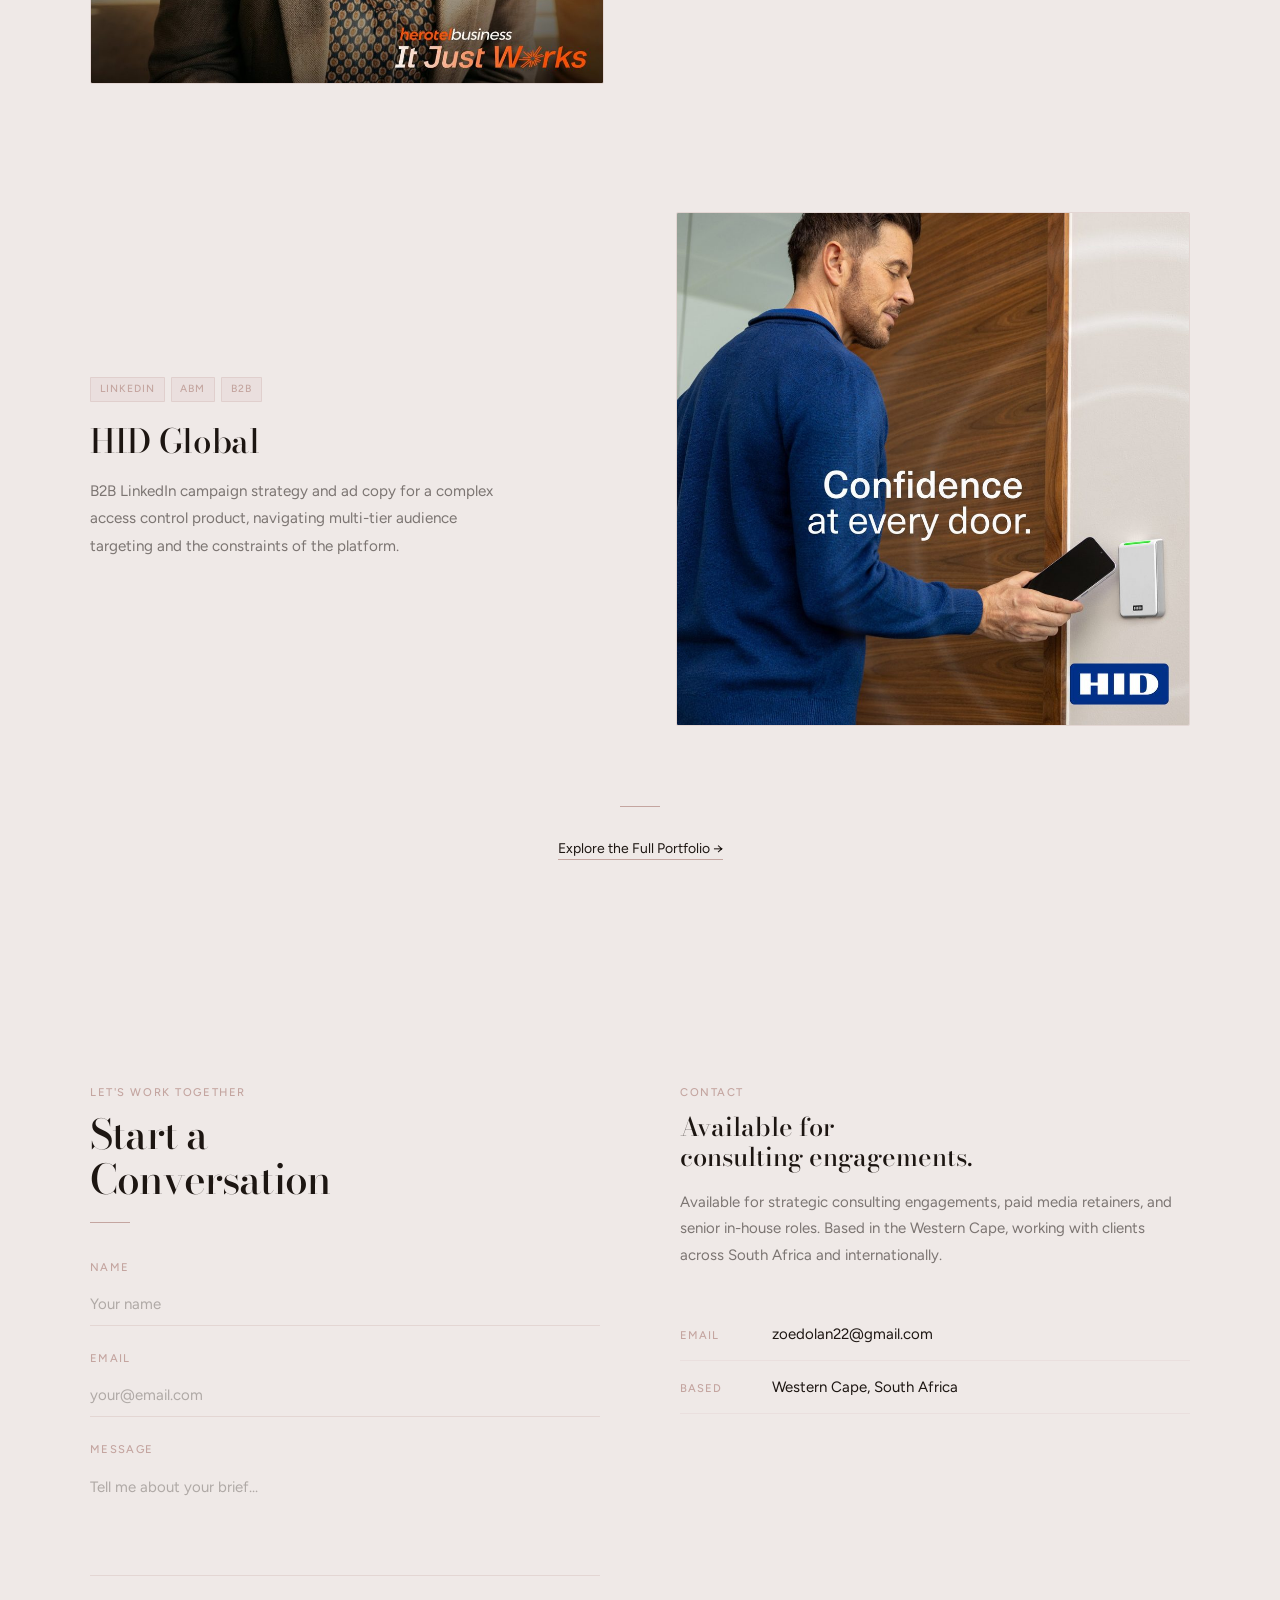
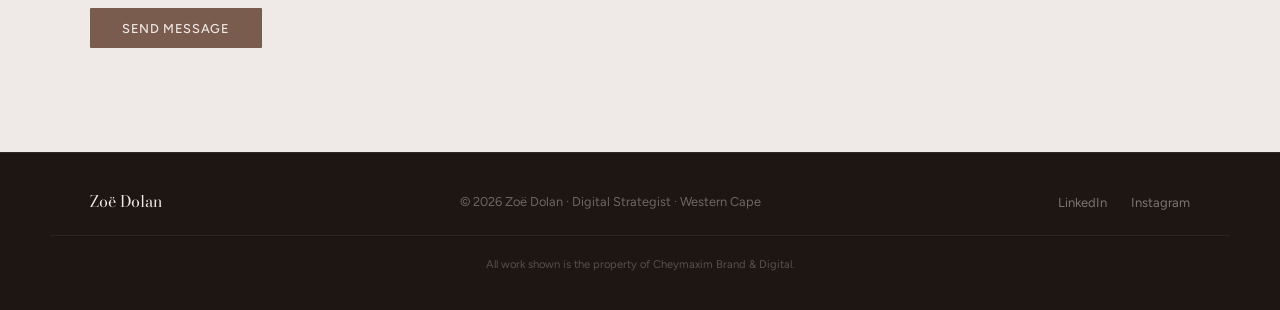
==== commit b5162e0b: "Add Herotel Business case study page + link references" ====
--- a/index.html
+++ b/index.html
@@ -8,7 +8,7 @@
   <link rel="preconnect" href="https://fonts.googleapis.com">
   <link rel="preconnect" href="https://fonts.gstatic.com" crossorigin>
   <link href="https://fonts.googleapis.com/css2?family=Bodoni+Moda:ital,opsz,wght@0,6..96,400;0,6..96,500;0,6..96,700;1,6..96,400;1,6..96,500;1,6..96,700&family=Figtree:wght@300;400;500;600&display=swap" rel="stylesheet">
-  <link rel="stylesheet" href="styles.css?v=11">
+  <link rel="stylesheet" href="styles.css?v=12">
 </head>
 <body>
 
@@ -81,7 +81,7 @@
       </div>
 
       <article class="featured-block reveal">
-        <a href="work.html" class="featured-img-wrap" aria-label="View Herotel Business in Work">
+        <a href="herotel-business.html" class="featured-img-wrap" aria-label="View Herotel Business case study">
           <img src="images/herotel-business.jpg" alt="Herotel Business campaign creative — Fibre that doesn't leave you gatvol">
         </a>
         <div class="featured-text">
@@ -90,7 +90,7 @@
             <span class="tag">Lead Gen</span>
             <span class="tag">Brand</span>
           </div>
-          <h3 class="featured-title">Herotel Business</h3>
+          <h3 class="featured-title"><a href="herotel-business.html">Herotel Business</a></h3>
           <p class="featured-desc">Campaign architecture and copywriting for an ISP targeting South African SMEs, built around the brand line "With Herotel Business, it just works." Conversion-led lead generation across regional markets.</p>
         </div>
       </article>
--- a/styles.css
+++ b/styles.css
@@ -386,6 +386,160 @@
   line-height: 1.7;
 }
 
+/* ── CASE STUDY PAGE ─────────────────────────────────── */
+.case-hero {
+  padding: 9.5rem 0 4rem;
+}
+.case-back {
+  display: inline-flex;
+  align-items: center;
+  gap: 0.4rem;
+  font-size: 0.8rem;
+  font-weight: 500;
+  letter-spacing: 0.04em;
+  color: var(--ink-muted);
+  margin-bottom: 2.75rem;
+  transition: color 0.2s, gap 0.2s;
+}
+.case-back:hover { color: var(--cognac); gap: 0.7rem; }
+.case-hero-grid {
+  display: grid;
+  grid-template-columns: 1fr 1fr;
+  gap: 4.5rem;
+  align-items: center;
+}
+.case-title {
+  font-family: var(--f-display);
+  font-size: clamp(2.6rem, 4.4vw, 4rem);
+  font-weight: 500;
+  line-height: 1.04;
+  letter-spacing: -0.025em;
+  color: var(--ink);
+  margin: 1.1rem 0 1.5rem;
+}
+.case-overview {
+  font-size: 1.05rem;
+  line-height: 1.75;
+  color: var(--ink-muted);
+  max-width: 460px;
+}
+.case-hero-img {
+  width: 100%;
+  aspect-ratio: 1/1;
+  border-radius: 2px;
+  overflow: hidden;
+  border: 1px solid var(--rose-line);
+}
+.case-hero-img img {
+  width: 100%;
+  height: 100%;
+  object-fit: cover;
+  display: block;
+}
+.case-section { padding: 4.5rem 0; }
+.case-section-narrow {
+  max-width: 760px;
+  margin: 0 auto;
+  padding: 0 2.5rem;
+}
+.case-lead {
+  font-family: var(--f-display);
+  font-size: clamp(1.5rem, 2.4vw, 2rem);
+  font-weight: 400;
+  font-style: italic;
+  line-height: 1.4;
+  color: var(--ink);
+  margin-top: 1rem;
+}
+.case-body {
+  font-size: 1rem;
+  line-height: 1.85;
+  color: var(--ink-muted);
+  margin-top: 1.5rem;
+}
+.case-gallery {
+  display: grid;
+  grid-template-columns: repeat(3, 1fr);
+  gap: 1.25rem;
+  max-width: 1180px;
+  margin: 0 auto;
+  padding: 0 2.5rem;
+}
+.case-gallery-item {
+  width: 100%;
+  aspect-ratio: 1/1;
+  border-radius: 2px;
+  overflow: hidden;
+  border: 1px solid var(--rose-line);
+}
+.case-gallery-item img {
+  width: 100%;
+  height: 100%;
+  object-fit: cover;
+  display: block;
+  transition: transform 0.5s ease;
+}
+.case-gallery-item:hover img { transform: scale(1.04); }
+.case-results {
+  background: var(--ink);
+  padding: 5.5rem 0;
+}
+.case-results-inner {
+  max-width: 1180px;
+  margin: 0 auto;
+  padding: 0 2.5rem;
+}
+.case-results .section-eyebrow { color: var(--rose); }
+.case-results-headline {
+  font-family: var(--f-display);
+  font-size: clamp(1.7rem, 2.6vw, 2.3rem);
+  font-weight: 400;
+  color: var(--linen);
+  line-height: 1.2;
+  margin: 0.6rem 0 0.5rem;
+}
+.case-results-headline em { font-style: italic; color: var(--rose); }
+.case-results-sub {
+  font-size: 0.95rem;
+  color: var(--linen-muted);
+  line-height: 1.7;
+  max-width: 540px;
+  margin-bottom: 3rem;
+}
+.case-stat-grid {
+  display: grid;
+  grid-template-columns: repeat(3, 1fr);
+  gap: 2.5rem 2rem;
+  padding-top: 2.5rem;
+  border-top: 1px solid rgba(196,165,160,0.18);
+}
+.case-stat-num {
+  font-family: var(--f-display);
+  font-size: clamp(2rem, 3.2vw, 2.85rem);
+  font-weight: 500;
+  color: var(--linen);
+  line-height: 1;
+}
+.case-stat-label {
+  font-size: 0.78rem;
+  color: var(--linen-muted);
+  margin-top: 0.5rem;
+  line-height: 1.4;
+}
+.case-stat-delta {
+  display: inline-block;
+  font-size: 0.72rem;
+  font-weight: 600;
+  color: var(--rose);
+  margin-top: 0.4rem;
+  letter-spacing: 0.03em;
+}
+.case-cta {
+  text-align: center;
+  padding: 5rem 2.5rem;
+}
+.case-cta .section-rule { margin: 0 auto 1.75rem; transform-origin: center; }
+
 /* ── FEATURED WORK (home page highlight) ─────────────── */
 .featured-work {
   padding: 7.5rem 0;
@@ -441,6 +595,11 @@
   margin-bottom: 1.1rem;
   letter-spacing: -0.01em;
 }
+.featured-title a {
+  color: inherit;
+  transition: color 0.2s;
+}
+.featured-title a:hover { color: var(--cognac); }
 .featured-desc {
   font-size: 0.95rem;
   color: var(--ink-muted);
@@ -476,6 +635,7 @@
   box-shadow: 0 18px 48px rgba(29,22,18,0.07);
 }
 .work-card-img {
+  display: block;
   width: 100%;
   aspect-ratio: 1/1;
   background: linear-gradient(140deg, rgba(196,165,160,0.18) 0%, rgba(122,92,78,0.09) 100%);
@@ -485,6 +645,12 @@
   flex-shrink: 0;
   overflow: hidden;
 }
+a.work-card-img { cursor: pointer; }
+.work-card-title a {
+  color: inherit;
+  transition: color 0.2s;
+}
+.work-card-title a:hover { color: var(--cognac); }
 .work-card-img img {
   width: 100%;
   height: 100%;
@@ -834,6 +1000,10 @@
   .featured-block.reverse .featured-img-wrap { order: 0; }
   .featured-block.reverse .featured-text { order: 0; }
   .featured-desc { max-width: none; }
+  .case-hero-grid { grid-template-columns: 1fr; gap: 2.5rem; }
+  .case-hero { padding: 7.5rem 0 3rem; }
+  .case-gallery { grid-template-columns: repeat(2, 1fr); }
+  .case-stat-grid { grid-template-columns: repeat(2, 1fr); gap: 2rem 1.5rem; }
 }
 @media (max-width: 600px) {
   .nav-toggle { display: flex; }
@@ -883,4 +1053,6 @@
   .cap-cell:nth-last-child(1) { border-bottom: none; }
   .work-grid { grid-template-columns: 1fr; }
   .footer-inner { flex-direction: column; gap: 1rem; text-align: center; }
-}
+  .case-gallery { grid-template-columns: 1fr; }
+  .case-stat-grid { grid-template-columns: 1fr; }
+}
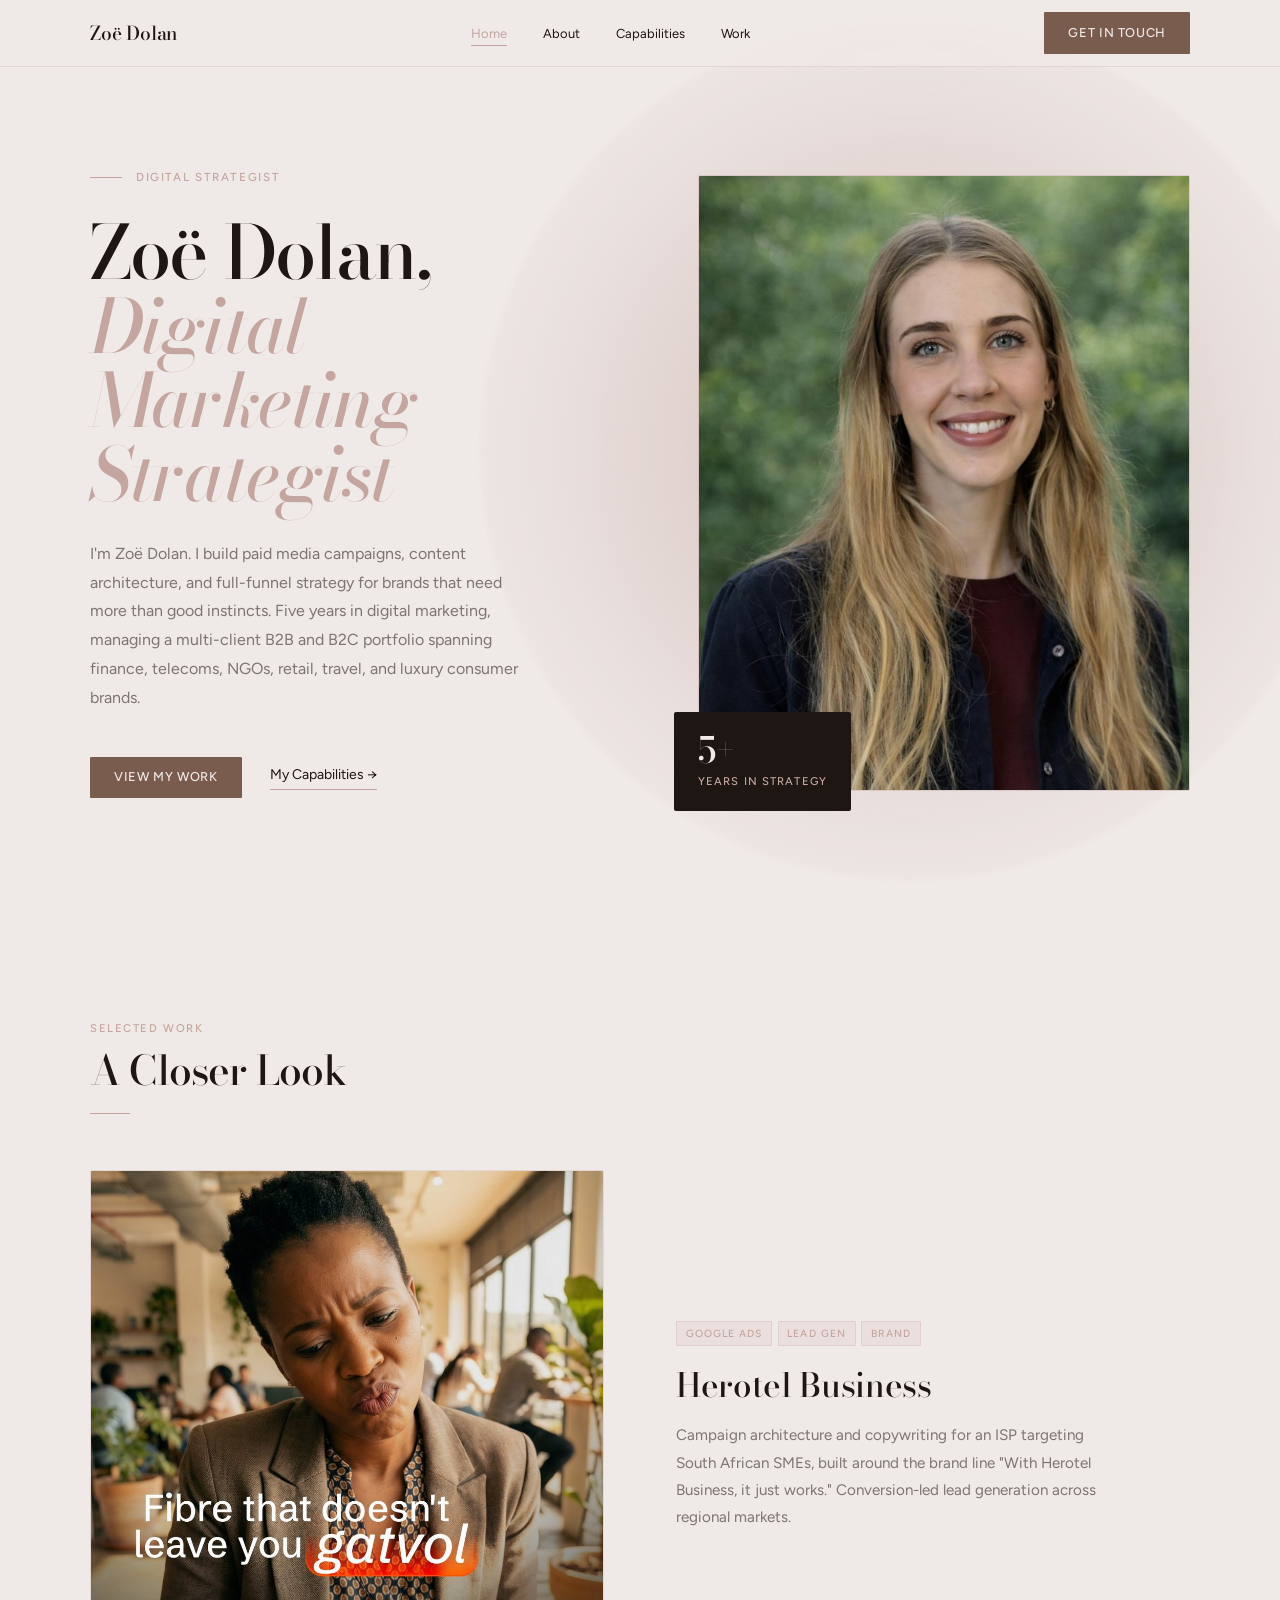
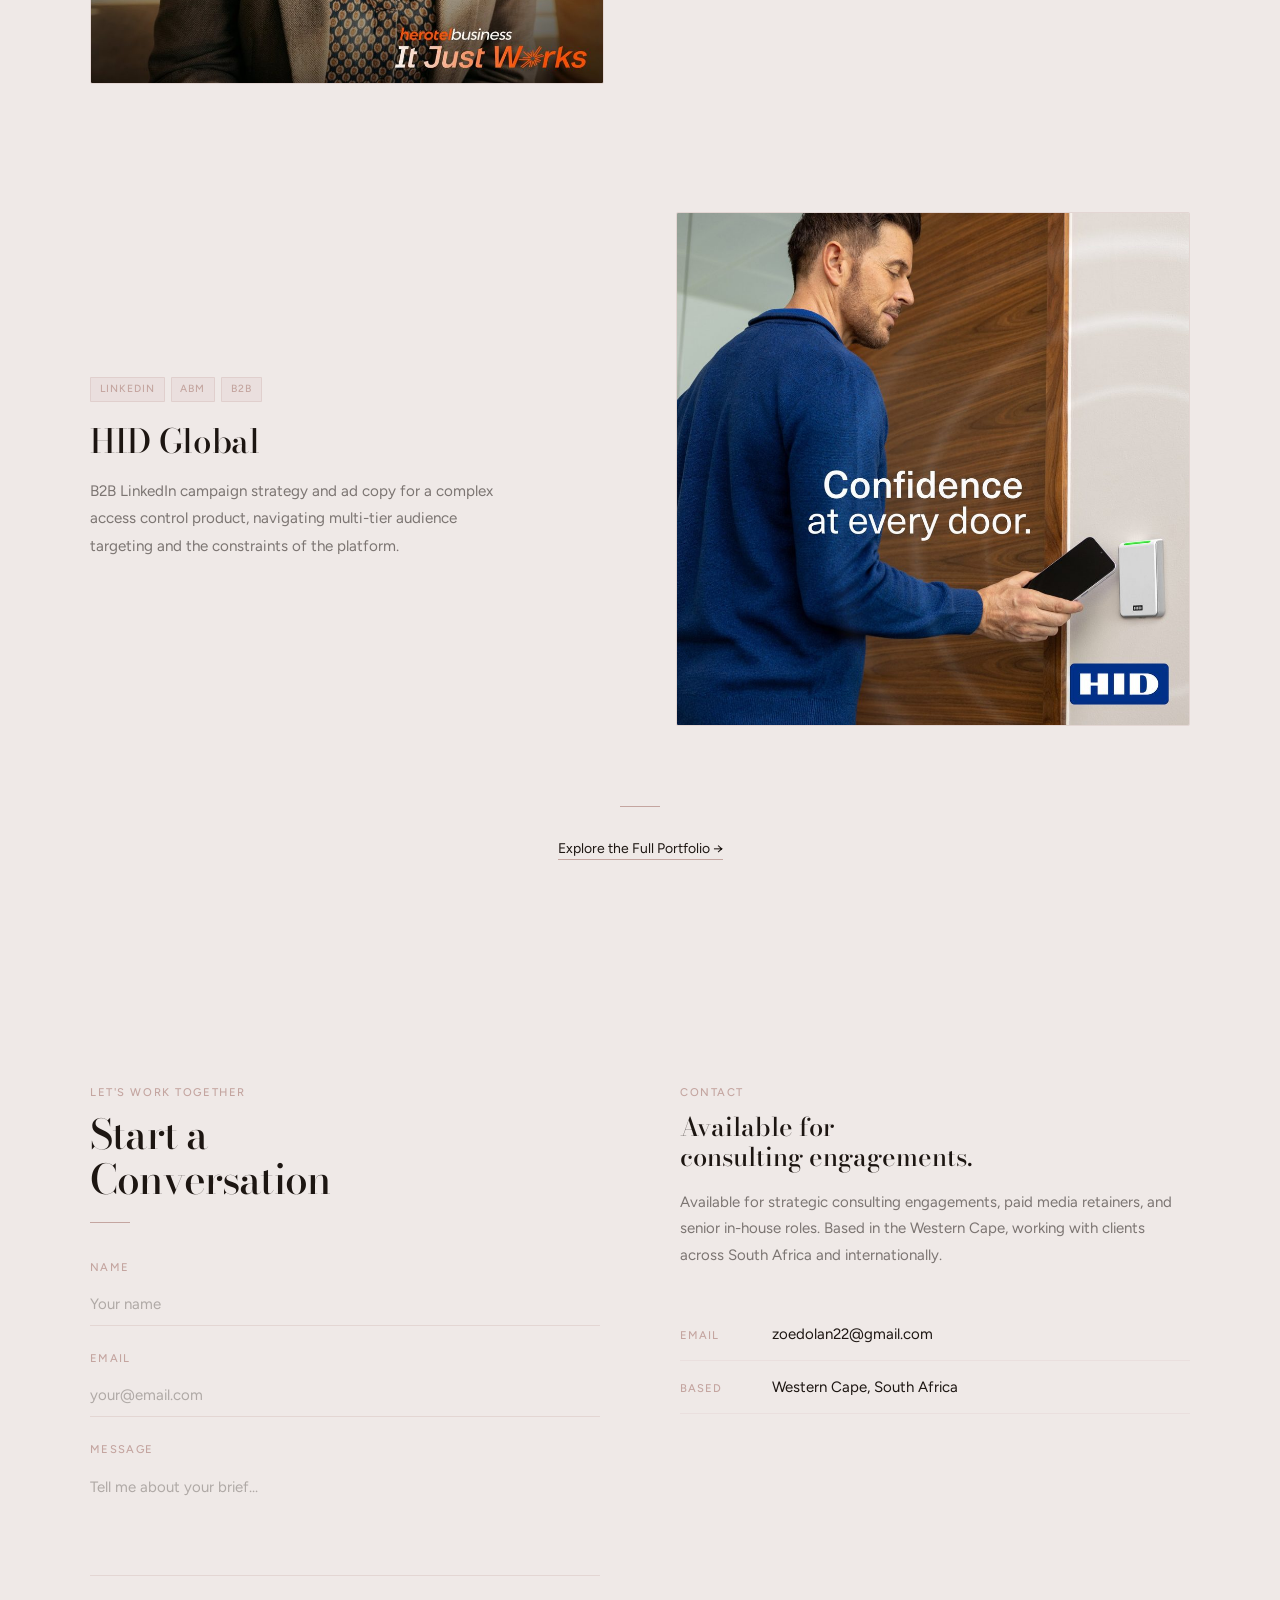
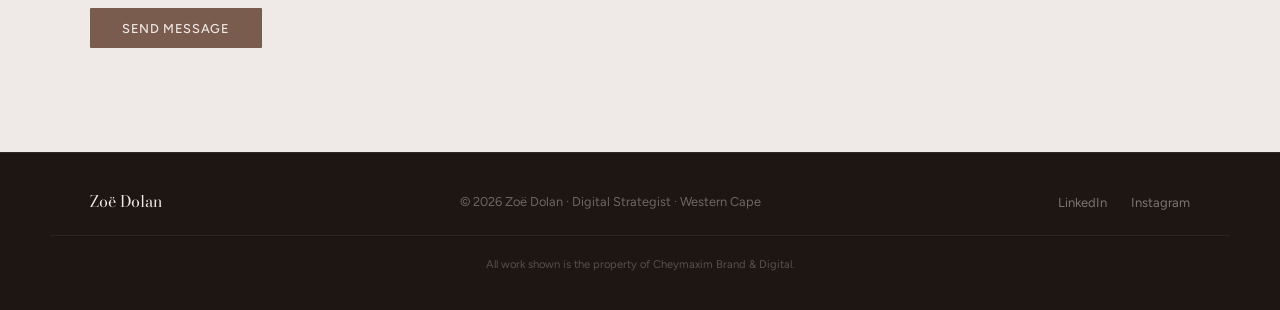
==== commit e7397d0a: "Significantly exaggerate hero orb: bigger, brighter, more dramatic drift" ====
--- a/index.html
+++ b/index.html
@@ -8,7 +8,7 @@
   <link rel="preconnect" href="https://fonts.googleapis.com">
   <link rel="preconnect" href="https://fonts.gstatic.com" crossorigin>
   <link href="https://fonts.googleapis.com/css2?family=Bodoni+Moda:ital,opsz,wght@0,6..96,400;0,6..96,500;0,6..96,700;1,6..96,400;1,6..96,500;1,6..96,700&family=Figtree:wght@300;400;500;600&display=swap" rel="stylesheet">
-  <link rel="stylesheet" href="styles.css?v=12">
+  <link rel="stylesheet" href="styles.css?v=17">
 </head>
 <body>
 
@@ -81,7 +81,7 @@
       </div>
 
       <article class="featured-block reveal">
-        <a href="herotel-business.html" class="featured-img-wrap" aria-label="View Herotel Business case study">
+        <a href="herotel-business.html" class="featured-img-wrap featured-img-wrap--soft" aria-label="View Herotel Business case study">
           <img src="images/herotel-business.jpg" alt="Herotel Business campaign creative — Fibre that doesn't leave you gatvol">
         </a>
         <div class="featured-text">
@@ -96,7 +96,7 @@
       </article>
 
       <article class="featured-block reverse reveal">
-        <a href="work.html" class="featured-img-wrap" aria-label="View HID Global in Work">
+        <a href="hid-global.html" class="featured-img-wrap featured-img-wrap--soft" aria-label="View HID Global case study">
           <img src="images/hid-global.jpg" alt="HID Global campaign creative — Confidence at every door">
         </a>
         <div class="featured-text">
@@ -105,7 +105,7 @@
             <span class="tag">ABM</span>
             <span class="tag">B2B</span>
           </div>
-          <h3 class="featured-title">HID Global</h3>
+          <h3 class="featured-title"><a href="hid-global.html">HID Global</a></h3>
           <p class="featured-desc">B2B LinkedIn campaign strategy and ad copy for a complex access control product, navigating multi-tier audience targeting and the constraints of the platform.</p>
         </div>
       </article>
--- a/styles.css
+++ b/styles.css
@@ -145,19 +145,20 @@
 /* Signature: ambient rose orb — one atmospheric moment */
 .hero-orb {
   position: absolute;
-  width: 680px;
-  height: 680px;
+  width: 860px;
+  height: 860px;
   border-radius: 50%;
-  background: radial-gradient(circle at 50% 50%, rgba(196,165,160,0.26) 0%, rgba(196,165,160,0.06) 50%, transparent 72%);
+  background: radial-gradient(circle at 50% 50%, rgba(196,165,160,0.6) 0%, rgba(196,165,160,0.32) 38%, rgba(196,165,160,0.12) 60%, transparent 78%);
   top: 50%;
-  right: -120px;
+  right: -60px;
   transform: translateY(-50%);
   pointer-events: none;
-  animation: orb-drift 16s ease-in-out infinite;
+  filter: blur(2px);
+  animation: orb-drift 13s ease-in-out infinite;
 }
 @keyframes orb-drift {
   0%   { transform: translateY(-50%) translateX(0) scale(1); }
-  50%  { transform: translateY(-58%) translateX(-45px) scale(1.12); }
+  50%  { transform: translateY(-62%) translateX(-110px) scale(1.22); }
   100% { transform: translateY(-50%) translateX(0) scale(1); }
 }
 @media (prefers-reduced-motion: reduce) {
@@ -436,6 +437,16 @@
   object-fit: cover;
   display: block;
 }
+@media (hover: hover) and (pointer: fine) and (prefers-reduced-motion: no-preference) {
+  .case-hero-img--soft img {
+    transition: transform 0.5s ease, border-radius 0.5s ease;
+  }
+  .case-hero-img--soft:hover img {
+    transform: scale(1.03);
+    border-top-left-radius: 26% 22%;
+    border-bottom-right-radius: 18% 16%;
+  }
+}
 .case-section { padding: 4.5rem 0; }
 .case-section-narrow {
   max-width: 760px;
@@ -540,6 +551,31 @@
 }
 .case-cta .section-rule { margin: 0 auto 1.75rem; transform-origin: center; }
 
+.case-did {
+  max-width: 1000px;
+  margin: 0 auto;
+  padding: 0 2.5rem;
+}
+.case-did-list {
+  display: grid;
+  grid-template-columns: 1fr 1fr;
+  gap: 0.75rem 3rem;
+  margin-top: 1.5rem;
+}
+.case-did-item {
+  position: relative;
+  padding-left: 1.1rem;
+  font-size: 0.9375rem;
+  line-height: 1.5;
+  color: var(--ink);
+}
+.case-did-item::before {
+  content: '—';
+  position: absolute;
+  left: 0;
+  color: var(--rose);
+}
+
 /* ── FEATURED WORK (home page highlight) ─────────────── */
 .featured-work {
   padding: 7.5rem 0;
@@ -584,6 +620,15 @@
 }
 .featured-block:hover .featured-img-wrap img {
   transform: scale(1.035);
+}
+@media (hover: hover) and (pointer: fine) and (prefers-reduced-motion: no-preference) {
+  .featured-img-wrap--soft img {
+    transition: transform 0.6s ease, border-radius 0.5s ease;
+  }
+  .featured-block:hover .featured-img-wrap--soft img {
+    border-top-left-radius: 26% 22%;
+    border-bottom-right-radius: 18% 16%;
+  }
 }
 .featured-text .work-tags { margin-bottom: 1.25rem; }
 .featured-title {
@@ -719,6 +764,17 @@
   align-self: flex-start;
 }
 .work-card:hover .work-card-link { gap: 0.65rem; }
+
+/* ── SOFT ORGANIC HOVER CURVE (Stage 1: Herotel card only) ── */
+@media (hover: hover) and (pointer: fine) and (prefers-reduced-motion: no-preference) {
+  .work-card-img--soft img {
+    transition: transform 0.5s ease, border-radius 0.5s ease;
+  }
+  .work-card:hover .work-card-img--soft img {
+    border-top-left-radius: 26% 22%;
+    border-bottom-right-radius: 18% 16%;
+  }
+}
 
 /* ── ABOUT (dark section) ────────────────────────────── */
 .about {
@@ -1055,4 +1111,5 @@
   .footer-inner { flex-direction: column; gap: 1rem; text-align: center; }
   .case-gallery { grid-template-columns: 1fr; }
   .case-stat-grid { grid-template-columns: 1fr; }
-}
+  .case-did-list { grid-template-columns: 1fr; }
+}
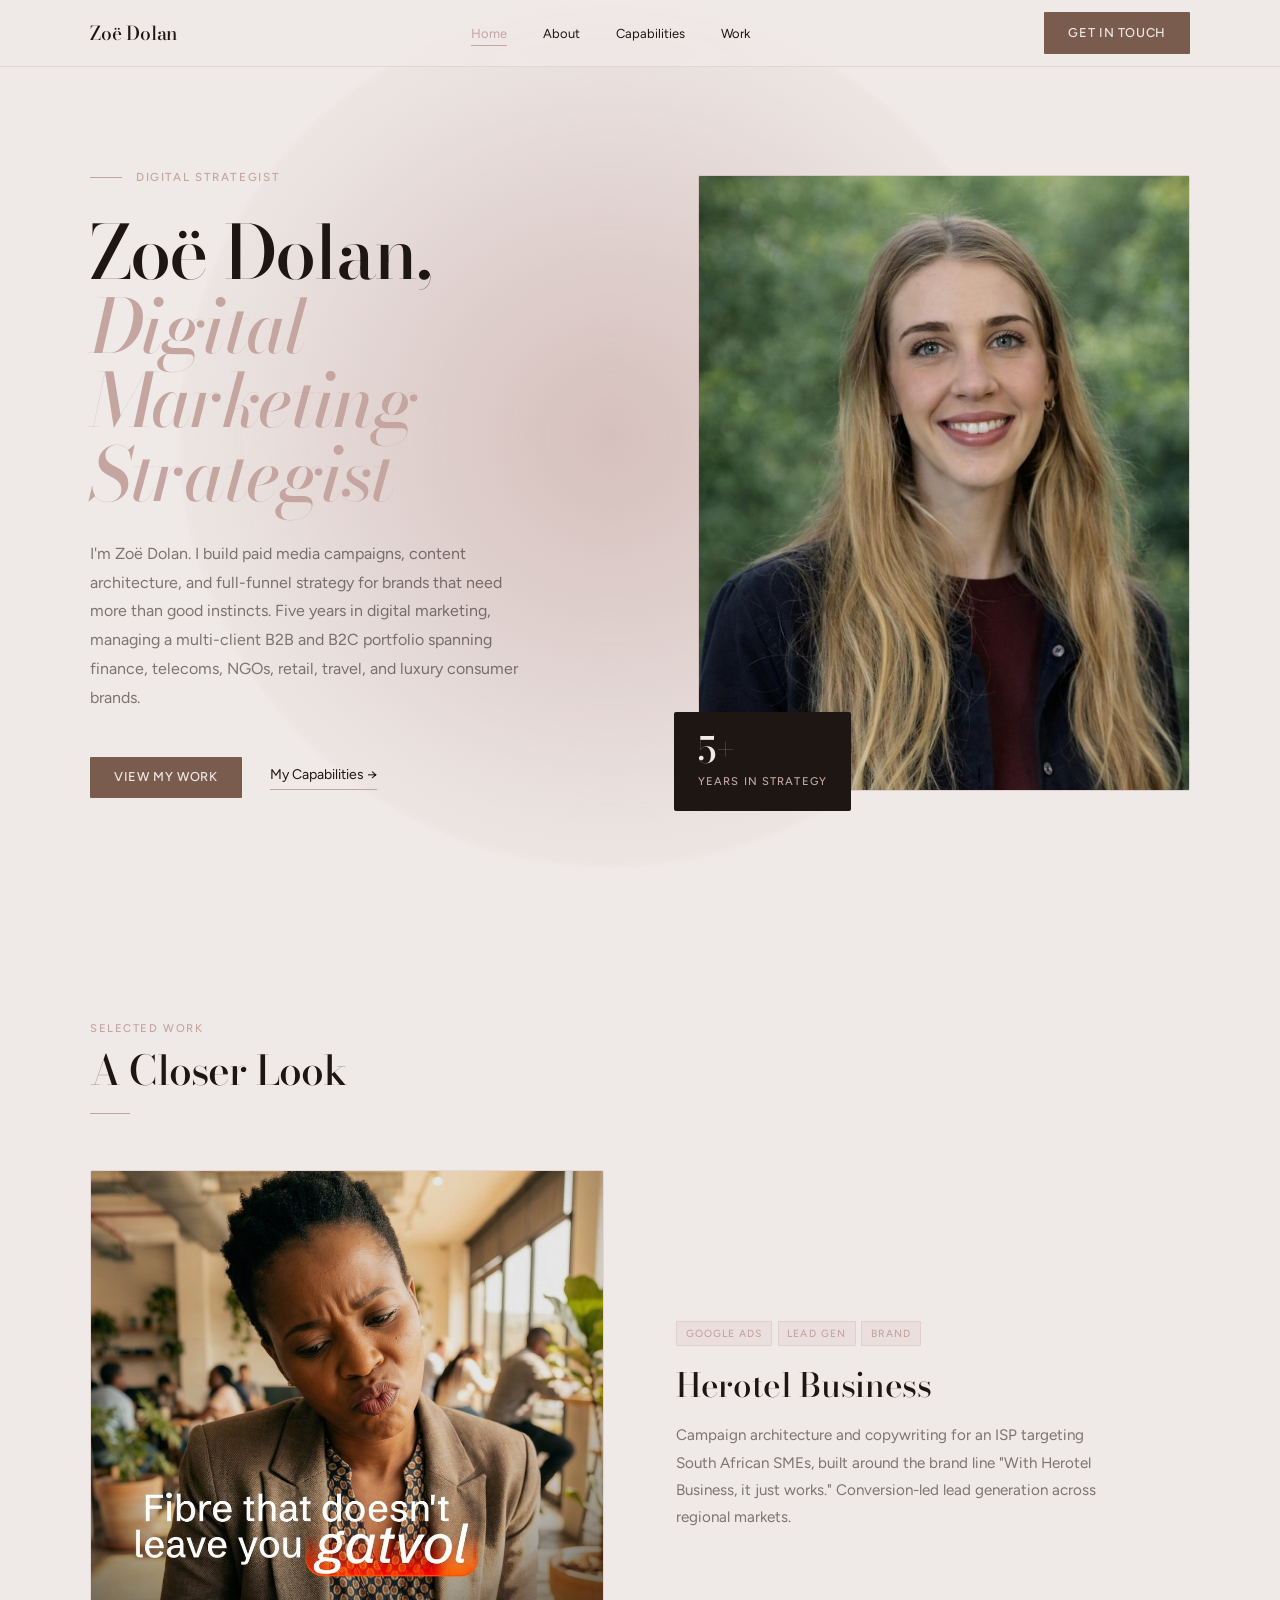
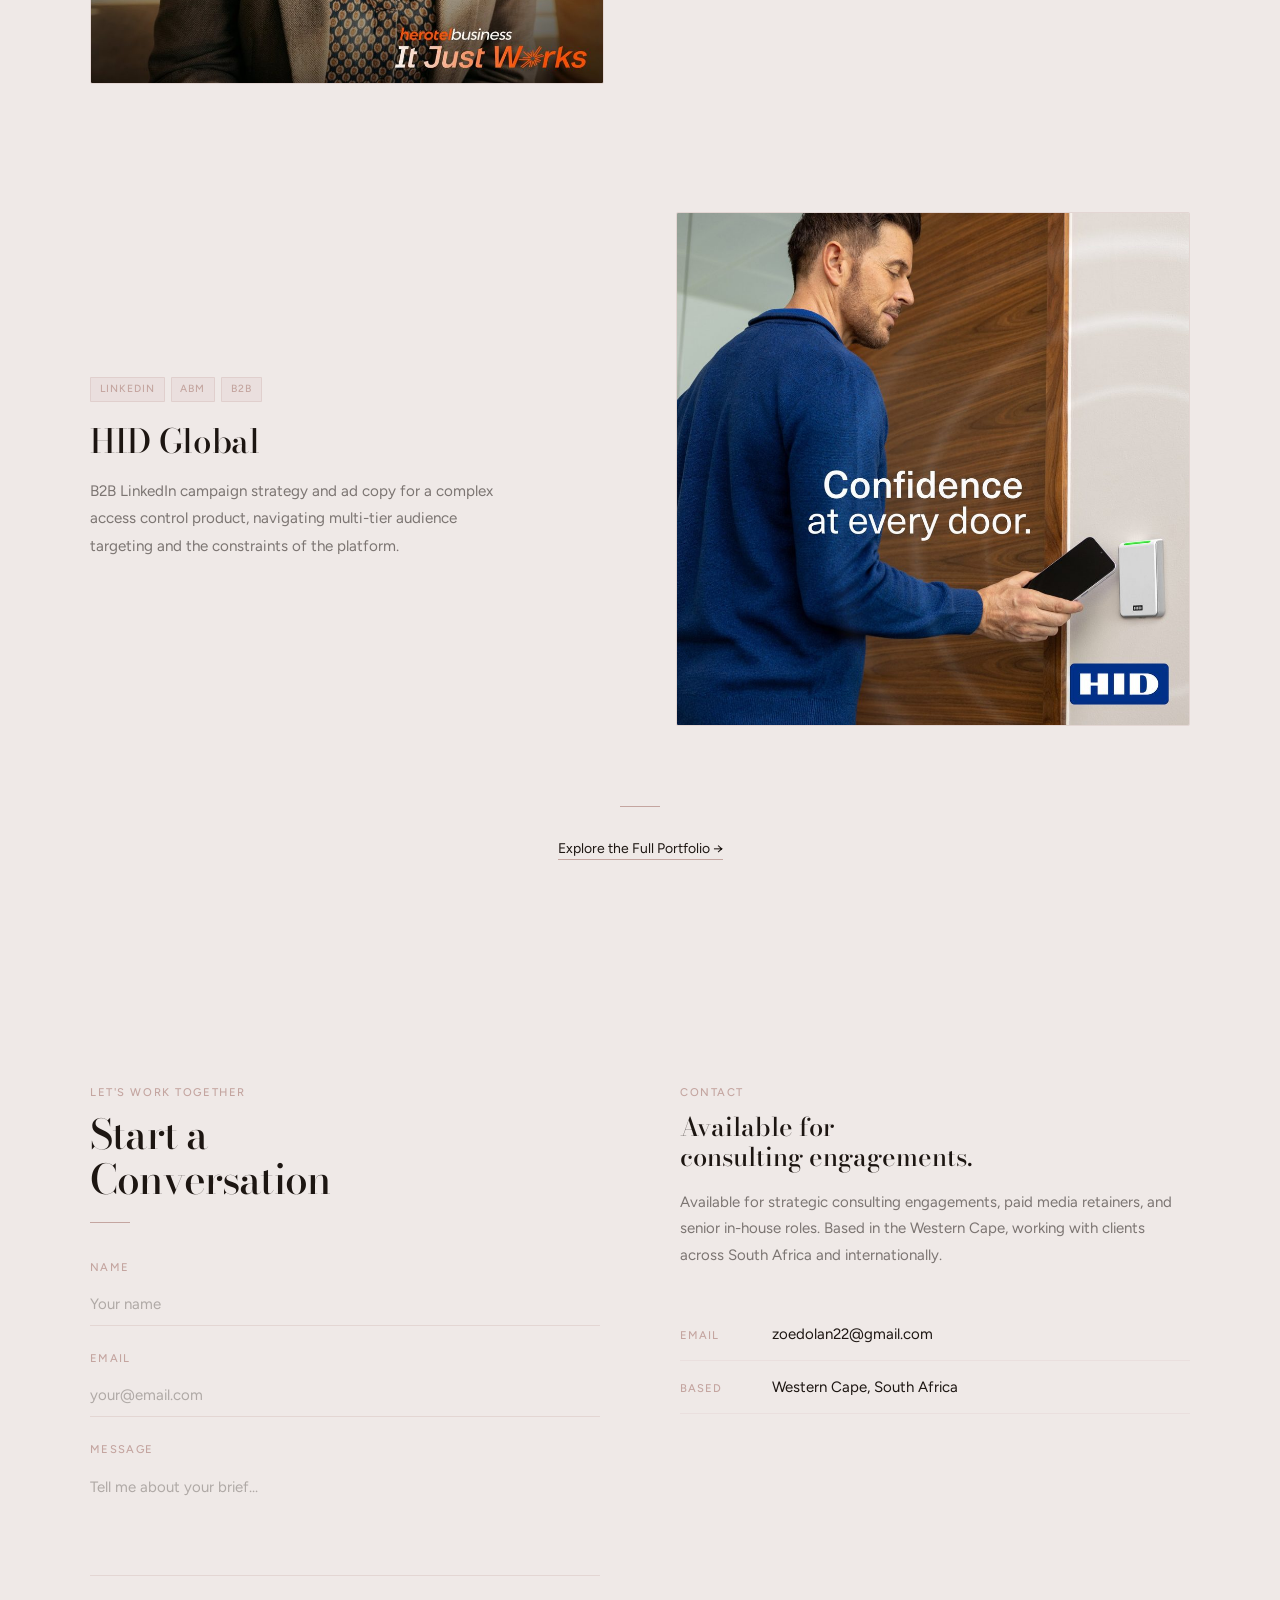
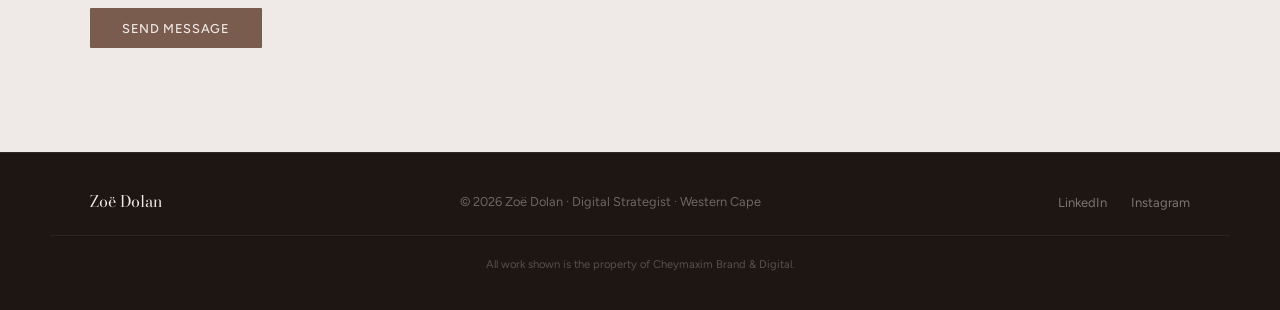
==== commit 87fb50dd: "Reposition hero orb so it is not hidden behind the photo on desktop" ====
--- a/index.html
+++ b/index.html
@@ -8,7 +8,7 @@
   <link rel="preconnect" href="https://fonts.googleapis.com">
   <link rel="preconnect" href="https://fonts.gstatic.com" crossorigin>
   <link href="https://fonts.googleapis.com/css2?family=Bodoni+Moda:ital,opsz,wght@0,6..96,400;0,6..96,500;0,6..96,700;1,6..96,400;1,6..96,500;1,6..96,700&family=Figtree:wght@300;400;500;600&display=swap" rel="stylesheet">
-  <link rel="stylesheet" href="styles.css?v=17">
+  <link rel="stylesheet" href="styles.css?v=18">
 </head>
 <body>
 
@@ -33,8 +33,8 @@
 
   <!-- ── HERO ─────────────────────────────────────────── -->
   <section class="hero" aria-label="Introduction">
-    <div class="hero-orb" aria-hidden="true"></div>
     <div class="hero-inner">
+      <div class="hero-orb" aria-hidden="true"></div>
 
       <div class="hero-content">
         <div class="hero-eyebrow">
--- a/styles.css
+++ b/styles.css
@@ -149,16 +149,17 @@
   height: 860px;
   border-radius: 50%;
   background: radial-gradient(circle at 50% 50%, rgba(196,165,160,0.6) 0%, rgba(196,165,160,0.32) 38%, rgba(196,165,160,0.12) 60%, transparent 78%);
-  top: 50%;
-  right: -60px;
+  top: 44%;
+  right: 190px;
   transform: translateY(-50%);
   pointer-events: none;
   filter: blur(2px);
+  z-index: 0;
   animation: orb-drift 13s ease-in-out infinite;
 }
 @keyframes orb-drift {
   0%   { transform: translateY(-50%) translateX(0) scale(1); }
-  50%  { transform: translateY(-62%) translateX(-110px) scale(1.22); }
+  50%  { transform: translateY(-58%) translateX(-90px) scale(1.18); }
   100% { transform: translateY(-50%) translateX(0) scale(1); }
 }
 @media (prefers-reduced-motion: reduce) {
@@ -174,6 +175,10 @@
   align-items: center;
   position: relative;
 }
+.hero-content {
+  position: relative;
+  z-index: 2;
+}
 .hero-eyebrow {
   display: flex;
   align-items: center;
@@ -240,7 +245,7 @@
 }
 
 /* Photo side */
-.hero-visual { position: relative; }
+.hero-visual { position: relative; z-index: 1; }
 .hero-photo {
   width: 100%;
   aspect-ratio: 4/5;
@@ -981,6 +986,12 @@
 
 /* ── RESPONSIVE ──────────────────────────────────────── */
 @media (max-width: 960px) {
+  .hero-orb {
+    width: 480px;
+    height: 480px;
+    right: -160px;
+    top: 140px;
+  }
   .hero-inner { grid-template-columns: 1fr; }
   .hero-visual { display: none; }
   .hero-top-row {
